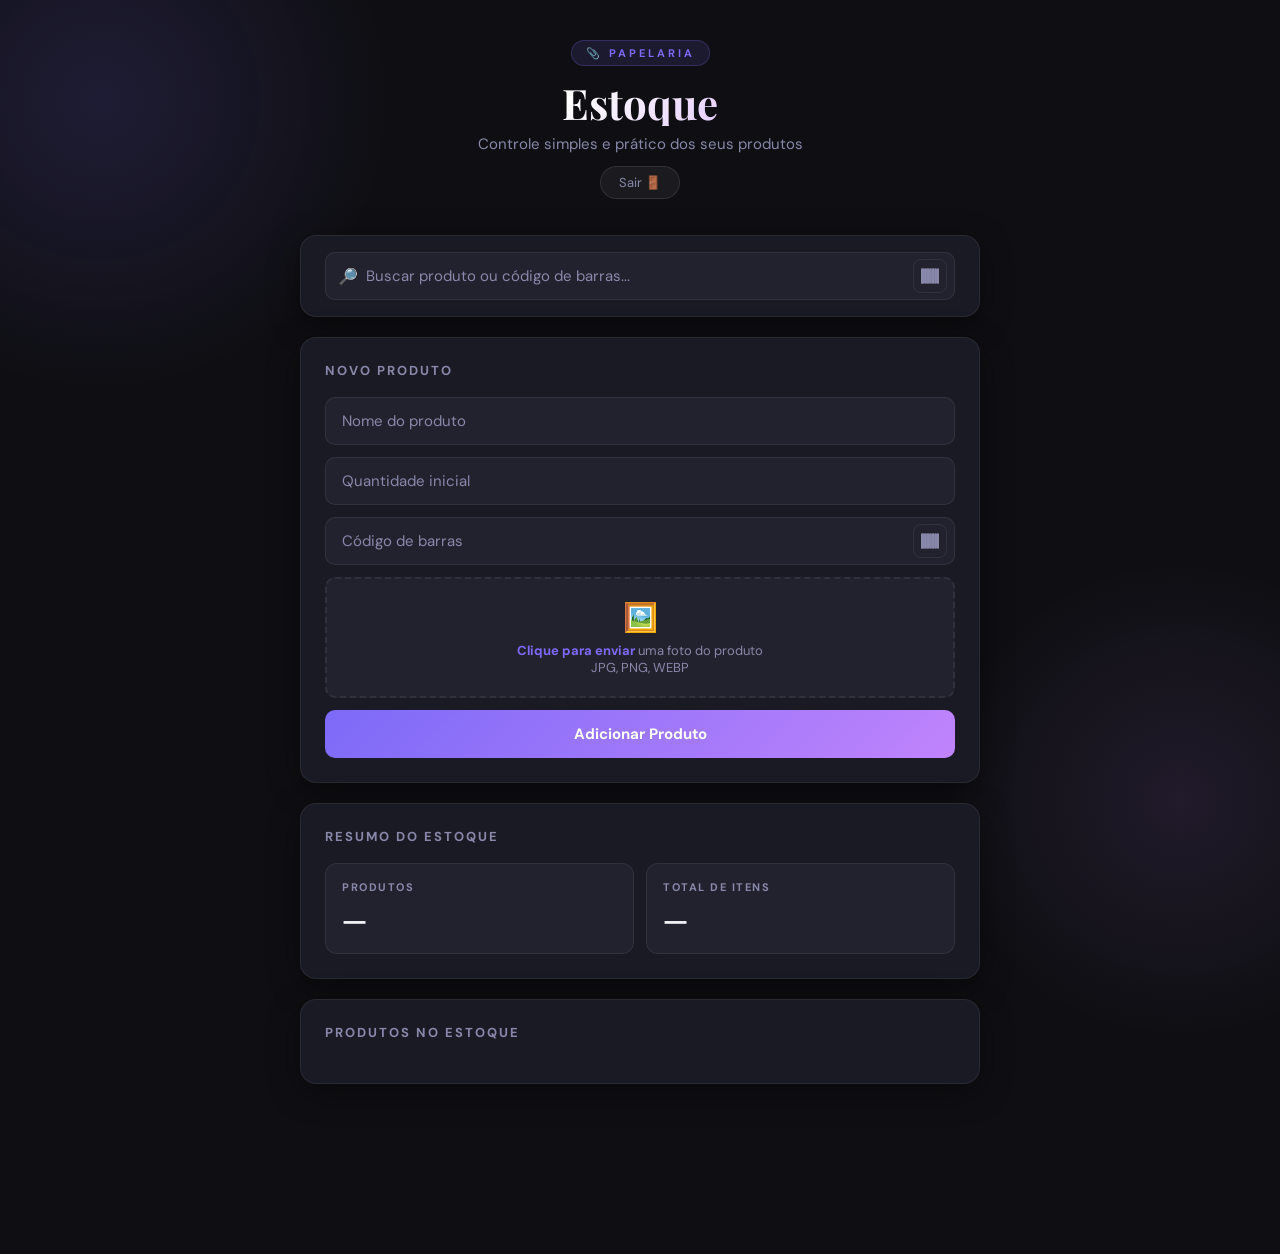
==== index.html @ 5509f924 "adicionando lista de reposiçao" ====
<!DOCTYPE html>
<html lang="pt-BR">
<head>
  <meta charset="UTF-8">
  <meta name="viewport" content="width=device-width, initial-scale=1.0">
  <title>Estoque da Papelaria</title>
  <link rel="stylesheet" href="estilo.css">
  <link rel="manifest" href="manifest.json">
  <meta name="theme-color" content="#7c6af7">
  <meta name="mobile-web-app-capable" content="yes">
  <meta name="apple-mobile-web-app-capable" content="yes">
  <meta name="apple-mobile-web-app-status-bar-style" content="black-translucent">
  <meta name="apple-mobile-web-app-title" content="Estoque">
  <link rel="apple-touch-icon" href="icons/icon-192x192.png">
</head>
<body>

  <!-- Loading Overlay -->
  <div class="loading-overlay" id="loadingOverlay">
    <div class="loading-card">
      <div class="loading-spinner-grande"></div>
      <p class="loading-msg" id="loadingMsg">Carregando...</p>
    </div>
  </div>

  <!-- Toast -->
  <div class="toast" id="toast"></div>

  <!-- Modal: Ampliar foto -->
  <div class="modal-overlay" id="modalFoto">
    <div class="modal-foto-box">
      <img id="modalFotoImg" src="" alt="Foto do produto">
      <button class="modal-fechar" id="btnFecharFoto">✕</button>
    </div>
  </div>

  <!-- Modal: Editar produto (nome + código de barras) -->
  <div class="modal-overlay" id="modalEditar">
    <div class="modal-box">
      <h3 class="modal-titulo">✏️ Editar Produto</h3>
      <input type="text" id="inputEditarNome" placeholder="Novo nome do produto">

      <div class="barcode-input-row">
        <input type="text" id="inputEditarBarcode"
               placeholder="Código de barras (opcional)"
               inputmode="numeric">
        <button class="btn-scan" id="btnScanEditar" title="Usar câmera">📷</button>
      </div>

      <div id="scannerAreaEditar" style="display:none">
        <video id="scannerVideoEditar" autoplay playsinline muted
               style="width:100%;border-radius:10px;margin-top:4px;max-height:200px;object-fit:cover;background:#000"></video>
        <p class="scan-hint">Aponte a câmera para o código de barras</p>
      </div>

      <div class="modal-acoes">
        <button class="btn-modal-cancel" id="btnCancelarEditar">Cancelar</button>
        <button class="btn-modal-confirm" id="btnSalvarEditar">
          <div class="spinner" id="spinnerEditar"></div>
          <span id="textoSalvar">Salvar</span>
        </button>
      </div>
    </div>
  </div>

  <!-- Modal: Ajustar quantidade -->
  <div class="modal-overlay" id="modalRemoverQtd">
    <div class="modal-box">
      <h3 class="modal-titulo">📦 Ajustar Quantidade</h3>
      <p class="modal-desc">Estoque atual: <strong id="modalRemoverAtual">0</strong></p>
      <input type="number" id="inputRemoverQtd" placeholder="Digite a quantidade" min="1">
      <div class="ajuste-btns">
        <button class="btn-ajuste btn-ajuste-add" id="btnAjusteAdd">
          <div class="spinner" id="spinnerAjusteAdd"></div>
          <span id="textoAjusteAdd">➕ Adicionar</span>
        </button>
        <button class="btn-ajuste btn-ajuste-rem" id="btnAjusteRem">
          <div class="spinner" id="spinnerAjusteRem"></div>
          <span id="textoAjusteRem">➖ Remover</span>
        </button>
      </div>
      <button class="btn-modal-cancel" style="width:100%" id="btnCancelarAjuste">Cancelar</button>
    </div>
  </div>

  <!-- Modal: Lista de Reposição -->
  <div class="modal-overlay" id="modalReposicao">
    <div class="modal-box modal-reposicao-box">
      <div class="modal-reposicao-header">
        <h3 class="modal-titulo">🛒 Lista de Reposição</h3>
        <button class="modal-fechar-x" id="btnFecharReposicao">✕</button>
      </div>

      <div class="reposicao-info" id="reposicaoInfo">
        0 produtos para buscar no depósito
      </div>

      <div id="listaReposicao" class="lista-reposicao-itens"></div>

      <div class="reposicao-acoes">
        <button class="btn-reposicao btn-reposicao-imprimir" id="btnImprimirLista">
          🖨️ Imprimir
        </button>
        <button class="btn-reposicao btn-reposicao-compartilhar" id="btnCompartilharLista">
          📤 Compartilhar
        </button>
      </div>

      <button class="btn-reposicao btn-reposicao-finalizar" id="btnFinalizarReposicao">
        <div class="spinner" id="spinnerFinalizar"></div>
        <span id="textoFinalizar">✅ Finalizar e descontar do estoque</span>
      </button>

      <button class="btn-reposicao btn-reposicao-limpar" id="btnLimparReposicao">
        🗑️ Limpar lista
      </button>
    </div>
  </div>

  <!-- Área de impressão (oculta na tela, aparece só ao imprimir) -->
  <div id="areaImpressao" class="area-impressao">
    <h1 id="impressaoTitulo">🛒 Lista de Reposição</h1>
    <p id="impressaoData"></p>
    <table id="tabelaImpressao">
      <thead>
        <tr>
          <th>#</th>
          <th>Produto</th>
          <th>Cód. Barras</th>
          <th>Estoque</th>
          <th>Levar</th>
        </tr>
      </thead>
      <tbody id="corpoImpressao"></tbody>
    </table>
    <p class="impressao-rodape">Estoque da Papelaria</p>
  </div>

  <div class="container conteudo-app">

    <!-- Header -->
    <div class="header">
      <div class="header-badge">📎 Papelaria</div>
      <h1>Estoque</h1>
      <p class="subtitulo">Controle simples e prático dos seus produtos</p>
      <button onclick="window.fazerLogout()" style="
        margin-top: 12px;
        padding: 7px 18px;
        background: rgba(255,255,255,0.05);
        border: 1px solid rgba(255,255,255,0.1);
        border-radius: 100px;
        color: var(--text-muted);
        font-size: 13px;
        cursor: pointer;
        font-family: 'DM Sans', sans-serif;
        transition: opacity 0.2s;
      ">Sair 🚪</button>
    </div>

    <!-- Busca integrada com câmera -->
    <div class="card busca-card">
      <div class="busca-row">
        <div class="busca-wrap">
          <span class="busca-icon">🔎</span>
          <input type="text" id="campoBusca" placeholder="Buscar produto ou código de barras...">
          <button class="btn-busca-cam" id="btnBuscaCam" title="Escanear código de barras">
            <svg width="18" height="18" viewBox="0 0 24 24" fill="none" stroke="currentColor" stroke-width="2.5">
              <rect x="1" y="3" width="2" height="18" rx="0.5"/>
              <rect x="5" y="3" width="1" height="18" rx="0.5"/>
              <rect x="8" y="3" width="2" height="18" rx="0.5"/>
              <rect x="12" y="3" width="1" height="18" rx="0.5"/>
              <rect x="15" y="3" width="2" height="18" rx="0.5"/>
              <rect x="19" y="3" width="1" height="18" rx="0.5"/>
              <rect x="22" y="3" width="1" height="18" rx="0.5"/>
            </svg>
          </button>
        </div>
      </div>
      <!-- Scanner inline na busca principal -->
      <div id="scannerAreaBusca" style="display:none; margin-top:12px;">
        <video id="scannerVideoBusca" autoplay playsinline muted
               style="width:100%;border-radius:10px;max-height:220px;object-fit:cover;background:#000"></video>
        <p class="scan-hint">Aponte a câmera para o código de barras</p>
      </div>
    </div>

    <!-- Formulário -->
    <div class="card">
      <h2>Novo Produto</h2>
      <div class="formulario">
        <input type="text" id="nomeProduto" placeholder="Nome do produto">
        <input type="number" id="quantidadeProduto" placeholder="Quantidade inicial" min="1">

        <div class="busca-wrap campo-com-cam">
          <input type="text" id="codigoBarrasProduto" placeholder="Código de barras" inputmode="numeric">
          <button class="btn-busca-cam" id="btnScanAdd" title="Escanear código de barras" type="button">
            <svg width="18" height="18" viewBox="0 0 24 24" fill="none" stroke="currentColor" stroke-width="2.5">
              <rect x="1" y="3" width="2" height="18" rx="0.5"/>
              <rect x="5" y="3" width="1" height="18" rx="0.5"/>
              <rect x="8" y="3" width="2" height="18" rx="0.5"/>
              <rect x="12" y="3" width="1" height="18" rx="0.5"/>
              <rect x="15" y="3" width="2" height="18" rx="0.5"/>
              <rect x="19" y="3" width="1" height="18" rx="0.5"/>
              <rect x="22" y="3" width="1" height="18" rx="0.5"/>
            </svg>
          </button>
        </div>
        <div id="scannerAreaAdd" style="display:none; margin-top:12px;">
          <video id="scannerVideoAdd" autoplay playsinline muted
                 style="width:100%;border-radius:10px;max-height:220px;object-fit:cover;background:#000"></video>
          <p class="scan-hint">Aponte a câmera para o código de barras</p>
        </div>

        <div class="upload-area" id="uploadArea">
          <input type="file" id="fileInput" accept="image/*">
          <div class="upload-placeholder">
            <div class="upload-icon">🖼️</div>
            <div class="upload-text">
              <strong>Clique para enviar</strong> uma foto do produto<br>
              <span>JPG, PNG, WEBP</span>
            </div>
          </div>
          <img class="upload-preview" id="uploadPreview" alt="Preview">
        </div>

        <button class="btn-primary" id="btnAdicionar">
          <div class="spinner" id="btnSpinner"></div>
          <span id="btnText">Adicionar Produto</span>
        </button>
      </div>
    </div>

    <!-- Resumo -->
    <div class="card">
      <h2>Resumo do Estoque</h2>
      <div class="resumo-grid">
        <div class="resumo-item">
          <div class="resumo-label">Produtos</div>
          <div class="resumo-valor" id="totalProdutos">—</div>
        </div>
        <div class="resumo-item">
          <div class="resumo-label">Total de itens</div>
          <div class="resumo-valor" id="totalItens">—</div>
        </div>
      </div>
    </div>

    <!-- Lista -->
    <div class="card">
      <h2>Produtos no Estoque</h2>
      <ul id="listaProdutos"></ul>
    </div>

  </div>

  <!-- Banner flutuante: Lista de Reposição -->
  <div id="bannerReposicao" class="banner-reposicao" style="display:none;">
    <div class="banner-reposicao-conteudo">
      <span class="banner-reposicao-icone">🛒</span>
      <div class="banner-reposicao-texto">
        <div class="banner-reposicao-titulo">Lista de reposição</div>
        <div class="banner-reposicao-sub" id="bannerReposicaoSub">0 produtos para buscar</div>
      </div>
      <div class="banner-reposicao-cta">Ver lista →</div>
    </div>
  </div>

  <!-- Firebase -->
  <script type="module">
    import { initializeApp } from "https://www.gstatic.com/firebasejs/12.10.0/firebase-app.js";
    import { getFirestore } from "https://www.gstatic.com/firebasejs/12.10.0/firebase-firestore.js";
    import { getAuth, onAuthStateChanged, signOut } from "https://www.gstatic.com/firebasejs/12.10.0/firebase-auth.js";

    const firebaseConfig = {
      apiKey: "AIzaSyBnFxoOAIn_k1_kWiW0rv7uD2SWsgQytxM",
      authDomain: "estoque-papelaria.firebaseapp.com",
      projectId: "estoque-papelaria",
      storageBucket: "estoque-papelaria.firebasestorage.app",
      messagingSenderId: "406503306850",
      appId: "1:406503306850:web:f6c86c32c328fd896f033b"
    };

    const app = initializeApp(firebaseConfig);
    window.db = getFirestore(app);
    window.auth = getAuth(app);

    onAuthStateChanged(window.auth, (user) => {
      if (!user) {
        window.location.href = "login.html";
      } else {
        window.mostrarProdutos();
      }
    });

    window.fazerLogout = async () => {
      await signOut(window.auth);
      window.location.href = "login.html";
    };
  </script>

  <script src="script.js" type="module"></script>

  <!-- Botão de instalar PWA -->
  <div id="pwaInstallBar" style="display:none; position:fixed; bottom:80px; left:50%; transform:translateX(-50%); z-index:1200; animation:fadeUp 0.4s ease both;">
    <button id="btnInstalarPWA" style="
      display: flex; align-items: center; gap: 10px;
      padding: 12px 22px;
      background: linear-gradient(135deg, #7c6af7, #c084fc);
      border: none; border-radius: 100px; color: white;
      font-family: 'DM Sans', sans-serif; font-size: 14px; font-weight: 700;
      cursor: pointer; box-shadow: 0 8px 24px rgba(124,106,247,0.45); white-space: nowrap;
    ">📲 Instalar app na área de trabalho</button>
  </div>

  <script>
    if ('serviceWorker' in navigator) {
      window.addEventListener('load', () => {
        navigator.serviceWorker.register('./service-worker.js');
      });
    }

    let deferredPrompt = null;
    const installBar = document.getElementById('pwaInstallBar');
    const btnInstalar = document.getElementById('btnInstalarPWA');

    window.addEventListener('beforeinstallprompt', (e) => {
      e.preventDefault();
      deferredPrompt = e;
      installBar.style.display = 'block';
    });

    btnInstalar.addEventListener('click', async () => {
      if (!deferredPrompt) return;
      deferredPrompt.prompt();
      const { outcome } = await deferredPrompt.userChoice;
      if (outcome === 'accepted') installBar.style.display = 'none';
      deferredPrompt = null;
    });

    window.addEventListener('appinstalled', () => {
      installBar.style.display = 'none';
    });
  </script>

</body>
</html>
---- estilo.css ----
@import url('https://fonts.googleapis.com/css2?family=DM+Sans:wght@400;500;600;700&family=Playfair+Display:wght@700&display=swap');

:root {
  --bg: #0f0f13;
  --surface: #1a1a24;
  --surface2: #22222f;
  --border: rgba(255,255,255,0.07);
  --accent: #7c6af7;
  --accent2: #c084fc;
  --green: #34d399;
  --red: #f87171;
  --text: #f0f0f5;
  --text-muted: #8888aa;
  --shadow: 0 8px 32px rgba(0,0,0,0.4);
  --radius: 16px;
}

*, *::before, *::after { box-sizing: border-box; margin: 0; padding: 0; }

body {
  font-family: 'DM Sans', sans-serif;
  background: var(--bg);
  color: var(--text);
  min-height: 100vh;
  padding: 40px 20px 60px;
  position: relative;
  overflow-x: hidden;
}

body::before {
  content: '';
  position: fixed;
  top: -200px; left: -200px;
  width: 600px; height: 600px;
  background: radial-gradient(circle, rgba(124,106,247,0.15) 0%, transparent 70%);
  pointer-events: none;
  z-index: 0;
}
body::after {
  content: '';
  position: fixed;
  bottom: -150px; right: -150px;
  width: 500px; height: 500px;
  background: radial-gradient(circle, rgba(192,132,252,0.1) 0%, transparent 70%);
  pointer-events: none;
  z-index: 0;
}

.container {
  max-width: 680px;
  margin: auto;
  position: relative;
  z-index: 1;
}

/* ── HEADER ── */
.header {
  text-align: center;
  margin-bottom: 36px;
}

.header-badge {
  display: inline-block;
  font-size: 11px;
  font-weight: 700;
  letter-spacing: 3px;
  text-transform: uppercase;
  color: var(--accent);
  background: rgba(124,106,247,0.12);
  border: 1px solid rgba(124,106,247,0.25);
  padding: 5px 14px;
  border-radius: 100px;
  margin-bottom: 14px;
}

h1 {
  font-family: 'Playfair Display', serif;
  font-size: clamp(28px, 5vw, 42px);
  line-height: 1.1;
  margin-bottom: 8px;
  background: linear-gradient(135deg, #fff 40%, var(--accent2));
  -webkit-background-clip: text;
  -webkit-text-fill-color: transparent;
  background-clip: text;
}

.subtitulo {
  color: var(--text-muted);
  font-size: 15px;
}

/* ── CARDS ── */
.card {
  background: var(--surface);
  border: 1px solid var(--border);
  border-radius: var(--radius);
  padding: 24px;
  margin-bottom: 20px;
  box-shadow: var(--shadow);
  animation: fadeUp 0.4s ease both;
}

.card h2 {
  font-size: 13px;
  font-weight: 700;
  letter-spacing: 2px;
  text-transform: uppercase;
  color: var(--text-muted);
  margin-bottom: 18px;
}

@keyframes fadeUp {
  from { opacity: 0; transform: translateY(16px); }
  to   { opacity: 1; transform: translateY(0); }
}

/* ── BUSCA ── */
.busca-card { padding: 16px 24px; }

.busca-row {
  display: flex;
  gap: 10px;
  align-items: center;
}

.busca-wrap {
  flex: 1;
  position: relative;
  display: flex;
  align-items: center;
}

.busca-icon {
  position: absolute;
  left: 13px;
  font-size: 16px;
  pointer-events: none;
}

.busca-wrap input {
  padding-left: 40px !important;
}

/* ── BOTÃO CÂMERA INTEGRADO NA BUSCA ── */
.busca-wrap {
  position: relative;
}

.busca-wrap input {
  padding-right: 48px !important;
}

.btn-busca-cam {
  position: absolute;
  right: 8px;
  top: 50%;
  transform: translateY(-50%);
  width: 34px;
  height: 34px;
  background: transparent;
  border: 1px solid var(--border);
  border-radius: 8px;
  color: var(--text-muted);
  cursor: pointer;
  display: flex;
  align-items: center;
  justify-content: center;
  transition: border-color 0.2s, color 0.2s, background 0.2s;
  flex-shrink: 0;
}

.btn-busca-cam:hover {
  border-color: var(--accent);
  color: var(--accent);
}

.btn-busca-cam.ativo {
  border-color: var(--accent);
  color: var(--accent);
  background: rgba(124,106,247,0.1);
}

/* ── FORMULÁRIO ── */
.formulario {
  display: flex;
  flex-direction: column;
  gap: 12px;
}

input[type="text"],
input[type="number"] {
  width: 100%;
  padding: 13px 16px;
  background: var(--surface2);
  border: 1px solid var(--border);
  border-radius: 10px;
  color: var(--text);
  font-family: 'DM Sans', sans-serif;
  font-size: 15px;
  outline: none;
  transition: border-color 0.2s, box-shadow 0.2s;
}

input[type="text"]:focus,
input[type="number"]:focus {
  border-color: var(--accent);
  box-shadow: 0 0 0 3px rgba(124,106,247,0.15);
}

input::placeholder { color: var(--text-muted); }

/* ── UPLOAD ── */
.upload-area {
  border: 2px dashed var(--border);
  border-radius: 10px;
  padding: 20px;
  text-align: center;
  cursor: pointer;
  transition: border-color 0.2s, background 0.2s;
  position: relative;
  overflow: hidden;
  background: var(--surface2);
}

.upload-area:hover {
  border-color: var(--accent);
  background: rgba(124,106,247,0.06);
}

.upload-area.has-image {
  padding: 0;
  border-style: solid;
  border-color: var(--accent);
}

.upload-area input[type="file"] {
  position: absolute;
  inset: 0;
  opacity: 0;
  cursor: pointer;
  width: 100%;
  height: 100%;
}

.upload-preview {
  width: 100%;
  height: 120px;
  object-fit: cover;
  border-radius: 8px;
  display: none;
}

.upload-area.has-image .upload-preview { display: block; }
.upload-area.has-image .upload-placeholder { display: none; }
.upload-placeholder { pointer-events: none; }
.upload-icon { font-size: 28px; margin-bottom: 6px; }

.upload-text {
  font-size: 13px;
  color: var(--text-muted);
}

.upload-text strong { color: var(--accent); }

/* ── BOTÃO PRINCIPAL ── */
.btn-primary {
  width: 100%;
  padding: 14px;
  background: linear-gradient(135deg, var(--accent), var(--accent2));
  color: white;
  font-family: 'DM Sans', sans-serif;
  font-size: 15px;
  font-weight: 700;
  border: none;
  border-radius: 10px;
  cursor: pointer;
  transition: opacity 0.2s, transform 0.15s;
  display: flex;
  align-items: center;
  justify-content: center;
  gap: 8px;
}

.btn-primary:hover { opacity: 0.9; }
.btn-primary:active { transform: scale(0.98); }
.btn-primary:disabled { opacity: 0.5; cursor: not-allowed; transform: none; }

/* ── SPINNER ── */
.spinner {
  width: 18px; height: 18px;
  border: 2px solid rgba(255,255,255,0.3);
  border-top-color: white;
  border-radius: 50%;
  animation: spin 0.7s linear infinite;
  display: none;
}

.spinner.ativo { display: block; }
@keyframes spin { to { transform: rotate(360deg); } }

/* ── RESUMO ── */
.resumo-grid {
  display: grid;
  grid-template-columns: 1fr 1fr;
  gap: 12px;
}

.resumo-item {
  background: var(--surface2);
  border: 1px solid var(--border);
  border-radius: 12px;
  padding: 16px;
}

.resumo-label {
  font-size: 11px;
  font-weight: 700;
  letter-spacing: 1.5px;
  text-transform: uppercase;
  color: var(--text-muted);
  margin-bottom: 6px;
}

.resumo-valor {
  font-size: 28px;
  font-weight: 700;
  color: var(--text);
  font-family: 'Playfair Display', serif;
}

/* ── LISTA ── */
ul { list-style: none; padding: 0; }

.produto-item {
  display: flex;
  align-items: center;
  gap: 12px;
  padding: 12px;
  background: var(--surface2);
  border: 1px solid var(--border);
  border-radius: 12px;
  margin-bottom: 10px;
  transition: border-color 0.2s, transform 0.2s;
  animation: fadeUp 0.35s ease both;
  flex-wrap: wrap;
}

.produto-item:hover {
  border-color: rgba(124,106,247,0.3);
  transform: translateX(3px);
}

/* Foto clicável */
.img-produto {
  width: 52px; height: 52px;
  object-fit: cover;
  border-radius: 10px;
  flex-shrink: 0;
  background: var(--surface);
  cursor: pointer;
  transition: transform 0.2s, box-shadow 0.2s;
}

.img-produto:hover {
  transform: scale(1.08);
  box-shadow: 0 4px 16px rgba(124,106,247,0.3);
}

.produto-info {
  flex: 1;
  min-width: 120px;
}

.nome-produto {
  font-weight: 600;
  font-size: 15px;
  color: var(--text);
  word-break: break-word;
  white-space: normal;
  line-height: 1.3;
}

.quantidade-produto {
  font-size: 13px;
  color: var(--text-muted);
  margin-top: 4px;
  display: block;
}

.estoque-baixo {
  color: var(--red) !important;
  font-weight: 700;
}

/* ── CÓDIGO DE BARRAS NA LISTA ── */
.barcode-tag {
  display: inline-flex;
  align-items: center;
  gap: 4px;
  font-size: 11px;
  color: var(--text-muted);
  background: rgba(124,106,247,0.08);
  border: 1px solid rgba(124,106,247,0.18);
  border-radius: 6px;
  padding: 2px 7px;
  margin-top: 5px;
  letter-spacing: 0.5px;
  font-family: monospace;
  cursor: default;
  user-select: all;
}

/* ── AÇÕES ── */
.acoes {
  display: flex;
  gap: 6px;
  flex-shrink: 0;
  flex-wrap: wrap;
  justify-content: flex-end;
  align-items: center;
}

.btn-acao {
  width: 34px; height: 34px;
  border: none;
  border-radius: 8px;
  cursor: pointer;
  display: flex;
  align-items: center;
  justify-content: center;
  font-size: 15px;
  font-weight: 700;
  transition: opacity 0.15s, transform 0.15s;
  flex-shrink: 0;
}

.btn-acao:active { transform: scale(0.88); }
.btn-acao:hover { opacity: 0.8; }

.btn-mais      { background: rgba(52,211,153,0.15); color: var(--green); }
.btn-menos     { background: rgba(248,113,113,0.15); color: var(--red); }
.btn-remover   { background: rgba(255,255,255,0.06); color: var(--text-muted); }
.btn-editar    { background: rgba(124,106,247,0.15); color: var(--accent); }
.btn-minus-qtd { background: rgba(248,113,113,0.2); color: var(--red); font-size: 13px; }

/* ── LOADING OVERLAY ── */
.loading-overlay {
  position: fixed;
  inset: 0;
  background: rgba(15,15,19,0.7);
  backdrop-filter: blur(4px);
  display: flex;
  align-items: center;
  justify-content: center;
  z-index: 999;
  opacity: 0;
  pointer-events: none;
  transition: opacity 0.2s;
}

.loading-overlay.ativo {
  opacity: 1;
  pointer-events: all;
}

.loading-card {
  background: var(--surface);
  border: 1px solid var(--border);
  border-radius: 16px;
  padding: 28px 36px;
  text-align: center;
  box-shadow: var(--shadow);
}

.loading-spinner-grande {
  width: 40px; height: 40px;
  border: 3px solid rgba(124,106,247,0.2);
  border-top-color: var(--accent);
  border-radius: 50%;
  animation: spin 0.8s linear infinite;
  margin: 0 auto 12px;
}

.loading-msg { color: var(--text-muted); font-size: 14px; }

/* ── TOAST ── */
.toast {
  position: fixed;
  bottom: 28px;
  left: 16px;
  right: 16px;
  transform: translateY(20px);
  background: var(--surface);
  border: 1px solid var(--border);
  border-radius: 14px;
  padding: 12px 18px;
  font-size: 14px;
  font-weight: 500;
  color: var(--text);
  box-shadow: var(--shadow);
  opacity: 0;
  transition: opacity 0.3s, transform 0.3s;
  pointer-events: none;
  text-align: center;
  z-index: 1000;
}

.toast.show {
  opacity: 1;
  transform: translateY(0);
}

/* ── VAZIO ── */
.lista-vazia {
  text-align: center;
  padding: 30px;
  color: var(--text-muted);
  font-size: 14px;
}

.lista-vazia-icon { font-size: 36px; margin-bottom: 8px; }

/* ── MODAIS BASE ── */
.modal-overlay {
  position: fixed;
  inset: 0;
  background: rgba(0,0,0,0.7);
  backdrop-filter: blur(6px);
  display: flex;
  align-items: center;
  justify-content: center;
  z-index: 1100;
  opacity: 0;
  pointer-events: none;
  transition: opacity 0.25s;
  padding: 20px;
}

.modal-overlay.ativo {
  opacity: 1;
  pointer-events: all;
}

.modal-box {
  background: var(--surface);
  border: 1px solid var(--border);
  border-radius: 20px;
  padding: 28px 24px;
  width: 100%;
  max-width: 420px;
  box-shadow: var(--shadow);
  transform: translateY(20px);
  transition: transform 0.25s;
  display: flex;
  flex-direction: column;
  gap: 14px;
}

.modal-overlay.ativo .modal-box {
  transform: translateY(0);
}

.modal-titulo {
  font-size: 17px;
  font-weight: 700;
  color: var(--text);
}

.modal-desc {
  font-size: 14px;
  color: var(--text-muted);
}

.modal-acoes {
  display: flex;
  gap: 10px;
  margin-top: 4px;
}

.btn-modal-cancel {
  flex: 1;
  padding: 12px;
  background: var(--surface2);
  border: 1px solid var(--border);
  border-radius: 10px;
  color: var(--text-muted);
  font-family: 'DM Sans', sans-serif;
  font-size: 14px;
  font-weight: 600;
  cursor: pointer;
  transition: opacity 0.2s;
}

.btn-modal-cancel:hover { opacity: 0.8; }

.btn-modal-confirm {
  flex: 1;
  padding: 12px;
  background: linear-gradient(135deg, var(--accent), var(--accent2));
  border: none;
  border-radius: 10px;
  color: white;
  font-family: 'DM Sans', sans-serif;
  font-size: 14px;
  font-weight: 700;
  cursor: pointer;
  transition: opacity 0.2s;
  display: flex;
  align-items: center;
  justify-content: center;
  gap: 8px;
}

.btn-modal-confirm:hover { opacity: 0.9; }
.btn-modal-confirm:disabled { opacity: 0.5; cursor: not-allowed; }

.btn-modal-confirm.btn-danger {
  background: linear-gradient(135deg, #ef4444, #f97316);
}

/* ── MODAL FOTO ── */
.modal-foto-box {
  position: relative;
  max-width: 90vw;
  max-height: 90vh;
}

.modal-foto-box img {
  max-width: 90vw;
  max-height: 85vh;
  border-radius: 16px;
  object-fit: contain;
  box-shadow: 0 20px 60px rgba(0,0,0,0.6);
}

.modal-fechar {
  position: absolute;
  top: -14px;
  right: -14px;
  width: 36px; height: 36px;
  background: var(--surface);
  border: 1px solid var(--border);
  border-radius: 50%;
  color: var(--text);
  font-size: 14px;
  cursor: pointer;
  display: flex;
  align-items: center;
  justify-content: center;
  transition: background 0.2s;
}

.modal-fechar:hover { background: var(--surface2); }

/* ── AJUSTE DE QUANTIDADE ── */
.ajuste-btns {
  display: flex;
  gap: 10px;
}

.btn-ajuste {
  flex: 1;
  padding: 12px;
  border: none;
  border-radius: 10px;
  font-family: 'DM Sans', sans-serif;
  font-size: 14px;
  font-weight: 700;
  cursor: pointer;
  display: flex;
  align-items: center;
  justify-content: center;
  gap: 6px;
  transition: opacity 0.2s, transform 0.15s;
}

.btn-ajuste:hover { opacity: 0.85; }
.btn-ajuste:active { transform: scale(0.97); }
.btn-ajuste:disabled { opacity: 0.5; cursor: not-allowed; }

.btn-ajuste-add {
  background: rgba(52,211,153,0.15);
  color: var(--green);
  border: 1px solid rgba(52,211,153,0.3);
}

.btn-ajuste-rem {
  background: rgba(248,113,113,0.15);
  color: var(--red);
  border: 1px solid rgba(248,113,113,0.3);
}

/* ── BARCODE INPUT ROW ── */
.barcode-input-row {
  display: flex;
  gap: 10px;
  align-items: center;
}

.barcode-input-row input { margin: 0; }

.btn-scan {
  width: 48px; height: 48px;
  flex-shrink: 0;
  background: var(--surface2);
  border: 1px solid var(--border);
  border-radius: 10px;
  font-size: 20px;
  cursor: pointer;
  display: flex;
  align-items: center;
  justify-content: center;
  transition: border-color 0.2s;
}

.btn-scan:hover { border-color: var(--accent); }
.btn-scan.ativo { border-color: var(--accent); background: rgba(124,106,247,0.1); }

#scannerVideo {
  width: 100%;
  border-radius: 10px;
  margin-top: 4px;
  max-height: 220px;
  object-fit: cover;
  background: #000;
}

.scan-hint {
  font-size: 12px;
  color: var(--text-muted);
  text-align: center;
  margin-top: 6px;
}

.barcode-resultado {
  background: var(--surface2);
  border: 1px solid var(--border);
  border-radius: 10px;
  padding: 14px;
  font-size: 14px;
}

.barcode-resultado.encontrado {
  border-color: var(--green);
}

.barcode-resultado.nao-encontrado {
  border-color: var(--red);
  color: var(--text-muted);
}

.barcode-prod-nome {
  font-weight: 700;
  font-size: 15px;
  color: var(--text);
  margin-bottom: 4px;
}

.barcode-prod-qtd {
  font-size: 13px;
  color: var(--text-muted);
}

/* ── RESPONSIVO ── */
@media (max-width: 500px) {
  .resumo-grid { grid-template-columns: 1fr; }

  .produto-item {
    align-items: flex-start;
  }

  .produto-info {
    min-width: 0;
    flex: 1;
  }

  .acoes {
    width: 100%;
    justify-content: flex-end;
    margin-top: 4px;
    gap: 6px;
  }

  .btn-acao { width: 36px; height: 36px; font-size: 14px; }
  .nome-produto { font-size: 14px; }
}

/* Campo com botão de câmera (sem ícone à esquerda) */
.campo-com-cam input {
  padding-left: 16px !important;
}
/* ═══════════════════════════════════════════════════════════════
   LISTA DE REPOSIÇÃO
   ═══════════════════════════════════════════════════════════════ */

/* ── Checkbox de reposição no item do produto ── */
.reposicao-check {
  width: 28px;
  height: 28px;
  flex-shrink: 0;
  background: transparent;
  border: 1.5px solid var(--border);
  border-radius: 8px;
  cursor: pointer;
  display: flex;
  align-items: center;
  justify-content: center;
  transition: background 0.18s, border-color 0.18s, transform 0.12s;
  padding: 0;
}

.reposicao-check:hover:not(:disabled) {
  border-color: var(--accent);
  background: rgba(124,106,247,0.08);
}

.reposicao-check:active:not(:disabled) {
  transform: scale(0.92);
}

.reposicao-check:disabled {
  opacity: 0.35;
  cursor: not-allowed;
}

.reposicao-check .reposicao-check-icone {
  font-size: 14px;
  color: #fff;
  font-weight: 700;
  opacity: 0;
  transition: opacity 0.18s;
}

.reposicao-check.ativo {
  background: var(--accent);
  border-color: var(--accent);
}

.reposicao-check.ativo .reposicao-check-icone {
  opacity: 1;
}

.produto-marcado {
  border-color: rgba(124,106,247,0.45) !important;
  background: rgba(124,106,247,0.06);
}

/* ── Banner flutuante "Lista de Reposição" ── */
.banner-reposicao {
  position: fixed;
  bottom: 20px;
  left: 50%;
  transform: translateX(-50%);
  width: calc(100% - 40px);
  max-width: 640px;
  z-index: 900;
  cursor: pointer;
  animation: fadeUp 0.35s ease both;
}

.banner-reposicao-conteudo {
  display: flex;
  align-items: center;
  gap: 12px;
  background: linear-gradient(135deg, var(--accent), var(--accent2));
  border-radius: 14px;
  padding: 13px 16px;
  box-shadow: 0 12px 28px rgba(124,106,247,0.45);
  transition: transform 0.15s, box-shadow 0.2s;
}

.banner-reposicao:hover .banner-reposicao-conteudo {
  transform: translateX(-50%) translateY(-2px);
  box-shadow: 0 16px 36px rgba(124,106,247,0.55);
}

.banner-reposicao-icone {
  font-size: 22px;
  flex-shrink: 0;
}

.banner-reposicao-texto {
  flex: 1;
  min-width: 0;
}

.banner-reposicao-titulo {
  color: #fff;
  font-size: 14px;
  font-weight: 700;
  line-height: 1.2;
}

.banner-reposicao-sub {
  color: rgba(255,255,255,0.88);
  font-size: 12px;
  margin-top: 2px;
}

.banner-reposicao-cta {
  background: rgba(255,255,255,0.22);
  color: #fff;
  padding: 6px 12px;
  border-radius: 100px;
  font-size: 12px;
  font-weight: 600;
  white-space: nowrap;
  flex-shrink: 0;
}

/* Ajuste pro container não esconder o último card embaixo do banner */
.conteudo-app {
  padding-bottom: 90px;
}

/* ── Modal da Lista de Reposição ── */
.modal-reposicao-box {
  max-width: 460px;
  max-height: 90vh;
  overflow-y: auto;
  gap: 12px;
}

.modal-reposicao-header {
  display: flex;
  justify-content: space-between;
  align-items: center;
  gap: 8px;
}

.modal-fechar-x {
  width: 32px;
  height: 32px;
  background: transparent;
  border: none;
  color: var(--text-muted);
  font-size: 18px;
  cursor: pointer;
  border-radius: 8px;
  display: flex;
  align-items: center;
  justify-content: center;
  transition: background 0.2s, color 0.2s;
}

.modal-fechar-x:hover {
  background: var(--surface2);
  color: var(--text);
}

.reposicao-info {
  background: rgba(124,106,247,0.12);
  border: 1px solid rgba(124,106,247,0.25);
  color: var(--accent2);
  font-size: 13px;
  padding: 8px 12px;
  border-radius: 10px;
}

.lista-reposicao-itens {
  display: flex;
  flex-direction: column;
  gap: 8px;
  max-height: 50vh;
  overflow-y: auto;
  padding-right: 4px;
}

.item-reposicao {
  background: var(--surface2);
  border: 1px solid var(--border);
  border-radius: 10px;
  padding: 11px 12px;
  display: flex;
  flex-direction: column;
  gap: 10px;
}

.item-reposicao-topo {
  display: flex;
  align-items: center;
  gap: 10px;
}

.item-reposicao-num {
  color: var(--text-muted);
  font-size: 12px;
  font-weight: 700;
  min-width: 20px;
}

.item-reposicao-img {
  width: 38px;
  height: 38px;
  border-radius: 6px;
  object-fit: cover;
  background: var(--surface);
  flex-shrink: 0;
}

.item-reposicao-info {
  flex: 1;
  min-width: 0;
}

.item-reposicao-nome {
  color: var(--text);
  font-size: 13px;
  font-weight: 600;
  line-height: 1.25;
}

.item-reposicao-codigo {
  color: var(--text-muted);
  font-size: 11px;
  margin-top: 2px;
  font-family: monospace;
}

.item-reposicao-remover {
  width: 26px;
  height: 26px;
  background: transparent;
  border: none;
  color: var(--text-muted);
  font-size: 14px;
  cursor: pointer;
  border-radius: 6px;
  flex-shrink: 0;
  transition: background 0.2s, color 0.2s;
}

.item-reposicao-remover:hover {
  background: rgba(248,113,113,0.15);
  color: var(--red);
}

.item-reposicao-controles {
  display: flex;
  align-items: center;
  justify-content: space-between;
  gap: 8px;
  padding-left: 30px;
  flex-wrap: wrap;
}

.item-reposicao-estoque {
  color: var(--text-muted);
  font-size: 12px;
}

.item-reposicao-estoque strong {
  color: var(--text);
  font-weight: 600;
}

.item-reposicao-estoque.estoque-baixo {
  color: var(--red);
}

.item-reposicao-estoque.estoque-baixo strong {
  color: var(--red);
}

.item-reposicao-levar {
  display: flex;
  align-items: center;
  gap: 6px;
}

.levar-label {
  color: var(--text-muted);
  font-size: 12px;
  margin-right: 2px;
}

.btn-qtd {
  width: 26px;
  height: 26px;
  background: var(--surface);
  color: var(--text);
  border: 1px solid var(--border);
  border-radius: 6px;
  font-size: 15px;
  font-weight: 700;
  cursor: pointer;
  display: flex;
  align-items: center;
  justify-content: center;
  transition: border-color 0.15s, background 0.15s, transform 0.1s;
}

.btn-qtd:hover {
  border-color: var(--accent);
  background: rgba(124,106,247,0.08);
}

.btn-qtd:active {
  transform: scale(0.9);
}

.qtd-valor {
  color: var(--text);
  font-size: 13px;
  font-weight: 700;
  min-width: 24px;
  text-align: center;
}

/* ── Ações do modal de reposição ── */
.reposicao-acoes {
  display: flex;
  gap: 8px;
  margin-top: 4px;
}

.btn-reposicao {
  width: 100%;
  padding: 11px;
  border-radius: 10px;
  font-family: 'DM Sans', sans-serif;
  font-size: 13px;
  font-weight: 700;
  cursor: pointer;
  display: flex;
  align-items: center;
  justify-content: center;
  gap: 8px;
  transition: opacity 0.2s, transform 0.12s;
  border: 1px solid transparent;
}

.btn-reposicao:hover { opacity: 0.9; }
.btn-reposicao:active { transform: scale(0.98); }
.btn-reposicao:disabled { opacity: 0.5; cursor: not-allowed; transform: none; }

.btn-reposicao-imprimir {
  flex: 1;
  background: linear-gradient(135deg, var(--accent), var(--accent2));
  color: #fff;
  border: none;
}

.btn-reposicao-compartilhar {
  flex: 1;
  background: var(--surface2);
  color: var(--text);
  border-color: var(--border);
}

.btn-reposicao-finalizar {
  background: rgba(52,211,153,0.15);
  color: var(--green);
  border-color: rgba(52,211,153,0.3);
}

.btn-reposicao-finalizar:hover {
  background: rgba(52,211,153,0.22);
}

.btn-reposicao-limpar {
  background: transparent;
  color: var(--red);
  border-color: rgba(248,113,113,0.3);
}

.btn-reposicao-limpar:hover {
  background: rgba(248,113,113,0.08);
}

/* Spinner verde dentro do finalizar */
.btn-reposicao-finalizar .spinner {
  border: 2px solid rgba(52,211,153,0.3);
  border-top-color: var(--green);
}

/* ═══════════════════════════════════════════════════════════════
   ÁREA DE IMPRESSÃO (oculta na tela, aparece só ao imprimir)
   ═══════════════════════════════════════════════════════════════ */

.area-impressao {
  display: none;
}

@media print {
  /* Esconde TUDO da tela */
  body::before,
  body::after,
  .conteudo-app,
  .banner-reposicao,
  .modal-overlay,
  .loading-overlay,
  .toast,
  #pwaInstallBar {
    display: none !important;
  }

  /* Reset visual pra impressão */
  body {
    background: #fff !important;
    color: #000 !important;
    padding: 0 !important;
    overflow: visible !important;
  }

  /* Mostra a área de impressão */
  .area-impressao {
    display: block !important;
    padding: 20px 24px;
    color: #000;
    font-family: 'DM Sans', sans-serif;
    background: #fff;
  }

  .area-impressao h1 {
    font-family: 'DM Sans', sans-serif;
    font-size: 22px;
    color: #000 !important;
    background: none !important;
    -webkit-text-fill-color: #000 !important;
    margin-bottom: 6px;
    font-weight: 700;
  }

  .area-impressao p {
    color: #555;
    font-size: 12px;
    margin-bottom: 18px;
  }

  .area-impressao table {
    width: 100%;
    border-collapse: collapse;
    font-size: 13px;
  }

  .area-impressao thead {
    background: #f0f0f0;
  }

  .area-impressao th,
  .area-impressao td {
    border: 1px solid #ccc;
    padding: 8px 10px;
    text-align: left;
  }

  .area-impressao th {
    font-weight: 700;
    font-size: 12px;
    text-transform: uppercase;
    letter-spacing: 0.5px;
  }

  .area-impressao td:nth-child(1) { width: 32px; text-align: center; }
  .area-impressao td:nth-child(4),
  .area-impressao td:nth-child(5) { text-align: center; }
  .area-impressao th:nth-child(4),
  .area-impressao th:nth-child(5) { text-align: center; }

  .area-impressao tbody tr:nth-child(even) {
    background: #fafafa;
  }

  .impressao-rodape {
    margin-top: 24px;
    font-size: 11px;
    color: #888 !important;
    text-align: center;
    font-style: italic;
  }
}

/* ── Responsivo do modal de reposição ── */
@media (max-width: 500px) {
  .item-reposicao-controles {
    padding-left: 0;
    justify-content: space-between;
  }

  .reposicao-acoes {
    flex-direction: column;
  }

  .modal-reposicao-box {
    padding: 22px 18px;
  }
}
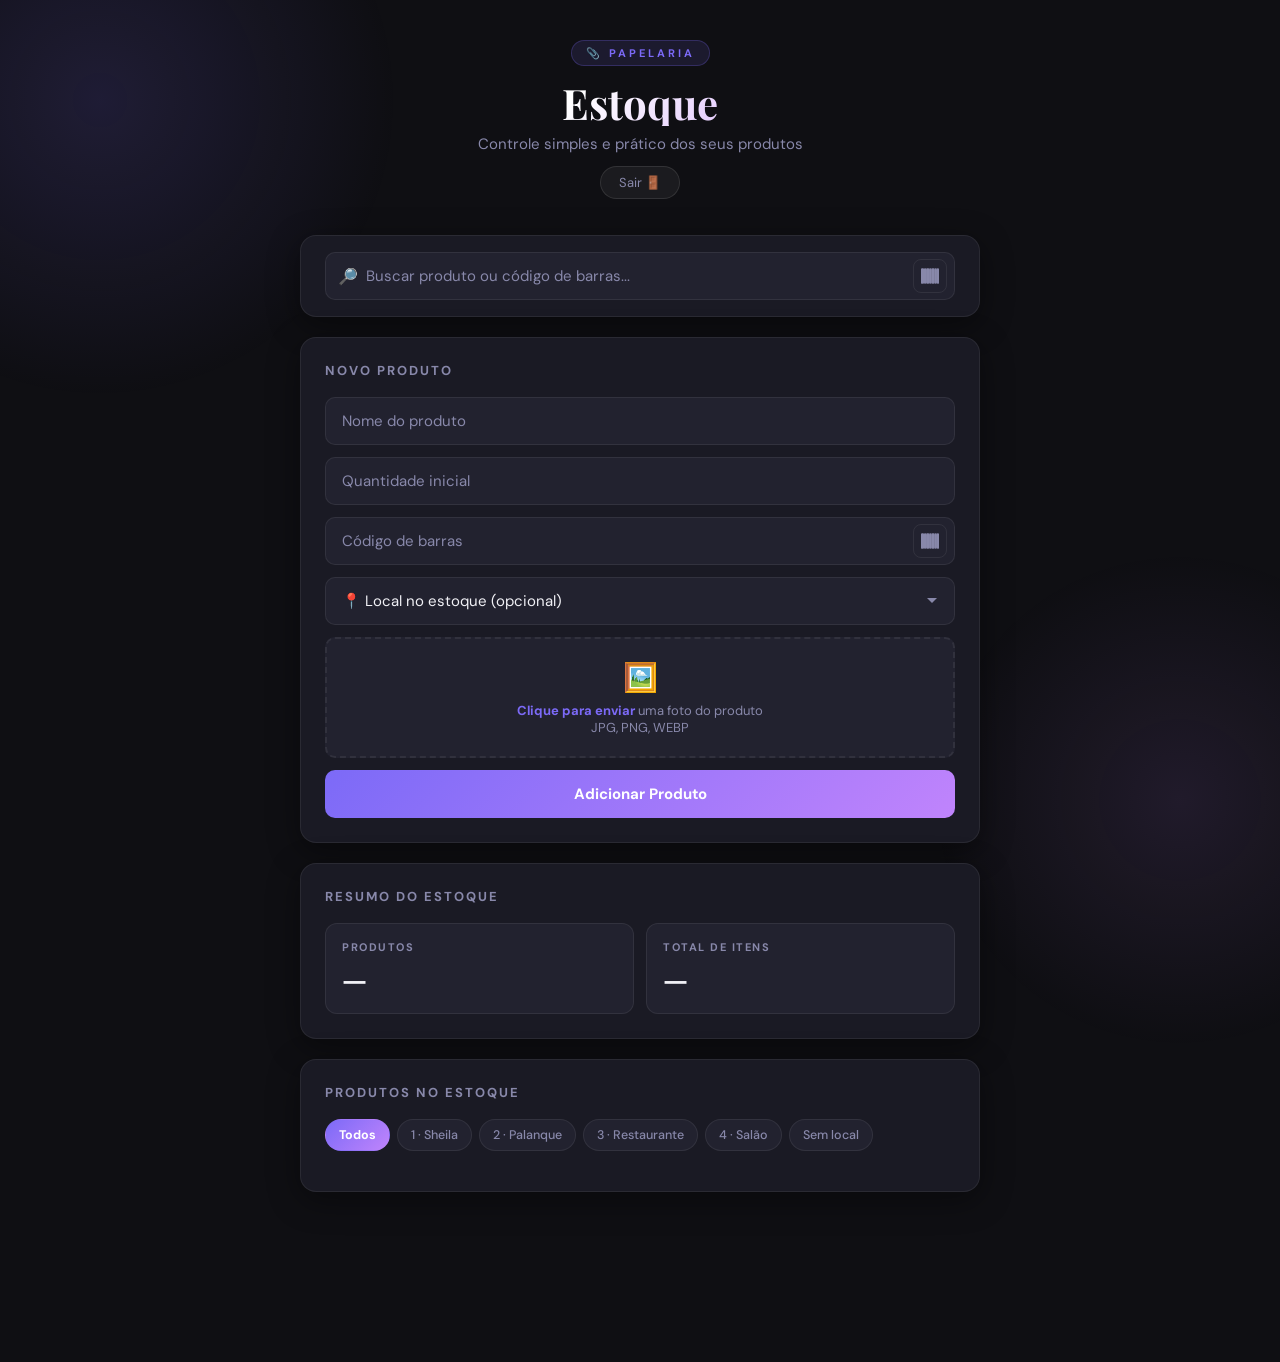
==== commit 9fd8ce9c: "Adiciona local de estoque com filtros" ====
--- a/index.html
+++ b/index.html
@@ -47,6 +47,14 @@
         <button class="btn-scan" id="btnScanEditar" title="Usar câmera">📷</button>
       </div>
 
+      <select id="inputEditarEstoque" class="select-estoque">
+        <option value="">📍 Sem local definido</option>
+        <option value="1">1 · Sheila</option>
+        <option value="2">2 · Palanque</option>
+        <option value="3">3 · Restaurante</option>
+        <option value="4">4 · Salão</option>
+      </select>
+
       <div id="scannerAreaEditar" style="display:none">
         <video id="scannerVideoEditar" autoplay playsinline muted
                style="width:100%;border-radius:10px;margin-top:4px;max-height:200px;object-fit:cover;background:#000"></video>
@@ -126,6 +134,7 @@
         <tr>
           <th>#</th>
           <th>Produto</th>
+          <th>Local</th>
           <th>Cód. Barras</th>
           <th>Estoque</th>
           <th>Levar</th>
@@ -211,6 +220,14 @@
           <p class="scan-hint">Aponte a câmera para o código de barras</p>
         </div>
 
+        <select id="estoqueProduto" class="select-estoque">
+          <option value="">📍 Local no estoque (opcional)</option>
+          <option value="1">1 · Sheila</option>
+          <option value="2">2 · Palanque</option>
+          <option value="3">3 · Restaurante</option>
+          <option value="4">4 · Salão</option>
+        </select>
+
         <div class="upload-area" id="uploadArea">
           <input type="file" id="fileInput" accept="image/*">
           <div class="upload-placeholder">
@@ -248,6 +265,16 @@
     <!-- Lista -->
     <div class="card">
       <h2>Produtos no Estoque</h2>
+
+      <div class="filtros-estoque" id="filtrosEstoque">
+        <button class="chip-estoque ativo" data-estoque="">Todos</button>
+        <button class="chip-estoque" data-estoque="1">1 · Sheila</button>
+        <button class="chip-estoque" data-estoque="2">2 · Palanque</button>
+        <button class="chip-estoque" data-estoque="3">3 · Restaurante</button>
+        <button class="chip-estoque" data-estoque="4">4 · Salão</button>
+        <button class="chip-estoque" data-estoque="sem">Sem local</button>
+      </div>
+
       <ul id="listaProdutos"></ul>
     </div>
 
--- a/estilo.css
+++ b/estilo.css
@@ -1285,4 +1285,153 @@
   .modal-reposicao-box {
     padding: 22px 18px;
   }
+}
+
+/* ═══════════════════════════════════════════════════════════════
+   LOCAL DE ESTOQUE (Sheila / Palanque / Restaurante / Salão)
+   ═══════════════════════════════════════════════════════════════ */
+
+/* ── Select de local (formulário e modal de editar) ── */
+.select-estoque {
+  width: 100%;
+  padding: 13px 16px;
+  background: var(--surface2);
+  border: 1px solid var(--border);
+  border-radius: 10px;
+  color: var(--text);
+  font-family: 'DM Sans', sans-serif;
+  font-size: 15px;
+  outline: none;
+  cursor: pointer;
+  appearance: none;
+  -webkit-appearance: none;
+  background-image: url("data:image/svg+xml;charset=utf-8,%3Csvg xmlns='http://www.w3.org/2000/svg' width='12' height='8' viewBox='0 0 12 8'%3E%3Cpath fill='%238888aa' d='M1 1l5 5 5-5'/%3E%3C/svg%3E");
+  background-repeat: no-repeat;
+  background-position: right 16px center;
+  padding-right: 40px;
+  transition: border-color 0.2s, box-shadow 0.2s;
+}
+
+.select-estoque:focus {
+  border-color: var(--accent);
+  box-shadow: 0 0 0 3px rgba(124,106,247,0.15);
+}
+
+.select-estoque option {
+  background: var(--surface2);
+  color: var(--text);
+}
+
+/* ── Chips de filtro por local ── */
+.filtros-estoque {
+  display: flex;
+  flex-wrap: wrap;
+  gap: 7px;
+  margin-bottom: 16px;
+}
+
+.chip-estoque {
+  padding: 7px 13px;
+  background: var(--surface2);
+  border: 1px solid var(--border);
+  border-radius: 100px;
+  color: var(--text-muted);
+  font-family: 'DM Sans', sans-serif;
+  font-size: 12.5px;
+  font-weight: 500;
+  cursor: pointer;
+  white-space: nowrap;
+  transition: background 0.18s, color 0.18s, border-color 0.18s, transform 0.1s;
+}
+
+.chip-estoque:hover {
+  border-color: rgba(124,106,247,0.4);
+  color: var(--text);
+}
+
+.chip-estoque:active {
+  transform: scale(0.96);
+}
+
+.chip-estoque.ativo {
+  background: linear-gradient(135deg, var(--accent), var(--accent2));
+  border-color: transparent;
+  color: #fff;
+  font-weight: 700;
+}
+
+/* ── Tag de local no card do produto ── */
+.produto-tags {
+  display: flex;
+  flex-wrap: wrap;
+  gap: 5px;
+  align-items: center;
+}
+
+.estoque-tag {
+  display: inline-flex;
+  align-items: center;
+  gap: 4px;
+  font-size: 11px;
+  border-radius: 6px;
+  padding: 2px 7px;
+  margin-top: 5px;
+  font-weight: 600;
+  white-space: nowrap;
+}
+
+/* Uma cor por local, pra bater o olho e reconhecer */
+.estoque-tag-1 { color: #7dd3fc; background: rgba(125,211,252,0.10); border: 1px solid rgba(125,211,252,0.25); }
+.estoque-tag-2 { color: #fbbf24; background: rgba(251,191,36,0.10);  border: 1px solid rgba(251,191,36,0.25); }
+.estoque-tag-3 { color: #34d399; background: rgba(52,211,153,0.10);  border: 1px solid rgba(52,211,153,0.25); }
+.estoque-tag-4 { color: #f472b6; background: rgba(244,114,182,0.10); border: 1px solid rgba(244,114,182,0.25); }
+.estoque-tag-sem {
+  color: var(--text-muted);
+  background: rgba(255,255,255,0.03);
+  border: 1px dashed var(--border);
+  font-weight: 500;
+}
+
+/* ── Tag de local dentro do modal de reposição ── */
+.item-reposicao-local {
+  margin-top: 3px;
+}
+
+.item-reposicao-local .estoque-tag {
+  margin-top: 0;
+  font-size: 10.5px;
+}
+
+/* ── Impressão: ajustes para a coluna de local ── */
+@media print {
+  .filtros-estoque { display: none !important; }
+
+  .area-impressao td:nth-child(1) { width: 30px; text-align: center; }
+  .area-impressao td:nth-child(3) { white-space: nowrap; }
+  .area-impressao td:nth-child(5),
+  .area-impressao td:nth-child(6) { text-align: center; }
+  .area-impressao th:nth-child(5),
+  .area-impressao th:nth-child(6) { text-align: center; }
+  /* Reset das regras antigas (4 e 5 já não são mais Estoque/Levar) */
+  .area-impressao td:nth-child(4) { text-align: left; }
+  .area-impressao th:nth-child(4) { text-align: left; }
+}
+
+/* ── Responsivo dos chips ── */
+@media (max-width: 500px) {
+  .filtros-estoque {
+    gap: 6px;
+    overflow-x: auto;
+    flex-wrap: nowrap;
+    padding-bottom: 4px;
+    -webkit-overflow-scrolling: touch;
+    scrollbar-width: none;
+  }
+  .filtros-estoque::-webkit-scrollbar { display: none; }
+
+  .chip-estoque {
+    font-size: 12px;
+    padding: 6px 11px;
+    flex-shrink: 0;
+  }
 }
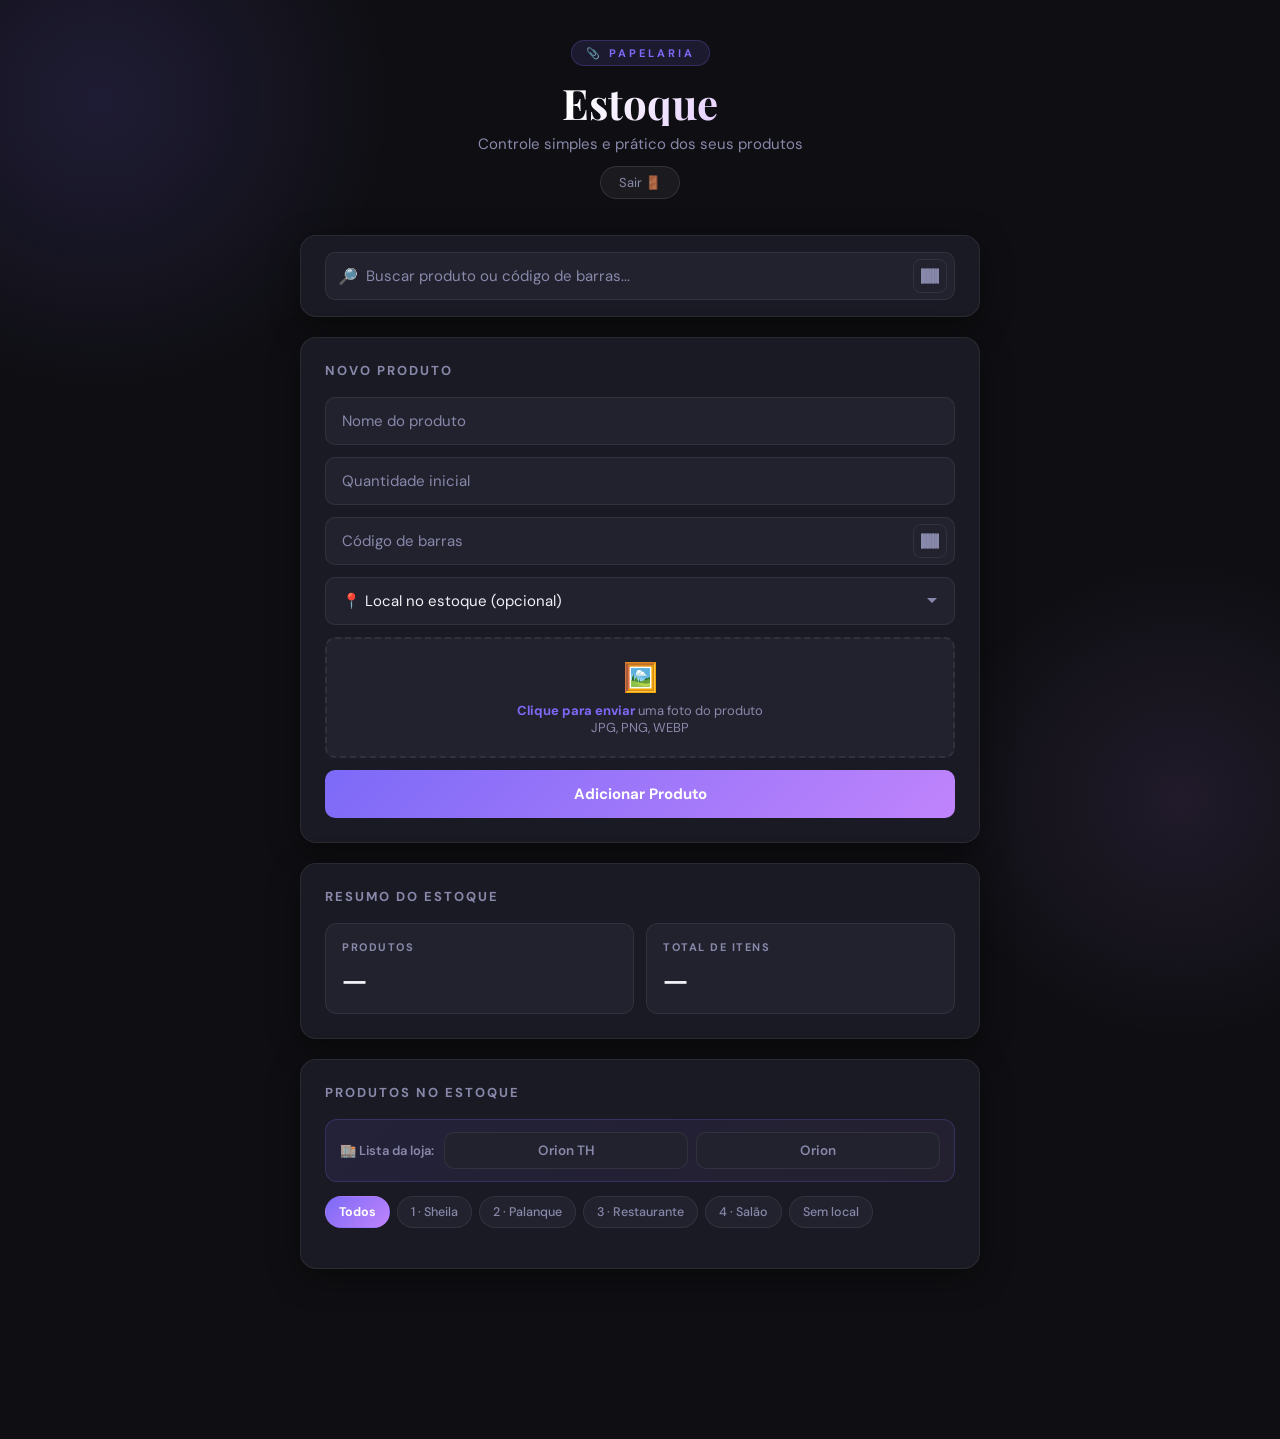
==== commit 5a2a360d: "adicionando lojas na lista de estoque" ====
--- a/index.html
+++ b/index.html
@@ -266,6 +266,14 @@
     <div class="card">
       <h2>Produtos no Estoque</h2>
 
+      <div class="seletor-loja" id="seletorLoja">
+        <span class="seletor-loja-label">🏬 Lista da loja:</span>
+        <div class="seletor-loja-botoes">
+          <button class="chip-loja" data-loja="orionth">Orion TH</button>
+          <button class="chip-loja" data-loja="orion">Orion</button>
+        </div>
+      </div>
+
       <div class="filtros-estoque" id="filtrosEstoque">
         <button class="chip-estoque ativo" data-estoque="">Todos</button>
         <button class="chip-estoque" data-estoque="1">1 · Sheila</button>
@@ -285,7 +293,7 @@
     <div class="banner-reposicao-conteudo">
       <span class="banner-reposicao-icone">🛒</span>
       <div class="banner-reposicao-texto">
-        <div class="banner-reposicao-titulo">Lista de reposição</div>
+        <div class="banner-reposicao-titulo" id="bannerReposicaoTitulo">Lista de reposição</div>
         <div class="banner-reposicao-sub" id="bannerReposicaoSub">0 produtos para buscar</div>
       </div>
       <div class="banner-reposicao-cta">Ver lista →</div>
--- a/estilo.css
+++ b/estilo.css
@@ -1434,4 +1434,89 @@
     padding: 6px 11px;
     flex-shrink: 0;
   }
+}
+
+/* ═══════════════════════════════════════════════════════════════
+   SELETOR DE LOJA (listas de reposição separadas por loja)
+   ═══════════════════════════════════════════════════════════════ */
+
+.seletor-loja {
+  display: flex;
+  align-items: center;
+  gap: 10px;
+  flex-wrap: wrap;
+  padding: 12px 14px;
+  margin-bottom: 14px;
+  background: linear-gradient(135deg, rgba(124,106,247,0.10), rgba(192,132,252,0.06));
+  border: 1px solid rgba(124,106,247,0.22);
+  border-radius: 12px;
+}
+
+.seletor-loja-label {
+  font-size: 13px;
+  font-weight: 600;
+  color: var(--text-muted);
+  white-space: nowrap;
+}
+
+.seletor-loja-botoes {
+  display: flex;
+  gap: 8px;
+  flex: 1;
+  min-width: 0;
+}
+
+.chip-loja {
+  flex: 1;
+  padding: 9px 14px;
+  background: var(--surface2);
+  border: 1.5px solid var(--border);
+  border-radius: 10px;
+  color: var(--text-muted);
+  font-family: 'DM Sans', sans-serif;
+  font-size: 13.5px;
+  font-weight: 600;
+  cursor: pointer;
+  white-space: nowrap;
+  transition: background 0.18s, color 0.18s, border-color 0.18s, transform 0.1s;
+}
+
+.chip-loja:hover {
+  border-color: rgba(124,106,247,0.45);
+  color: var(--text);
+}
+
+.chip-loja:active {
+  transform: scale(0.97);
+}
+
+.chip-loja.ativo {
+  background: linear-gradient(135deg, var(--accent), var(--accent2));
+  border-color: transparent;
+  color: #fff;
+  font-weight: 700;
+  box-shadow: 0 4px 14px rgba(124,106,247,0.35);
+}
+
+/* Badge da loja dentro do modal de reposição */
+.reposicao-loja-badge {
+  display: inline-block;
+  background: linear-gradient(135deg, var(--accent), var(--accent2));
+  color: #fff;
+  font-weight: 700;
+  font-size: 12px;
+  padding: 2px 9px;
+  border-radius: 100px;
+  margin-right: 4px;
+}
+
+/* Responsivo do seletor de loja */
+@media (max-width: 500px) {
+  .seletor-loja {
+    flex-direction: column;
+    align-items: stretch;
+    gap: 8px;
+  }
+  .seletor-loja-label { text-align: center; }
+  .chip-loja { padding: 10px; }
 }
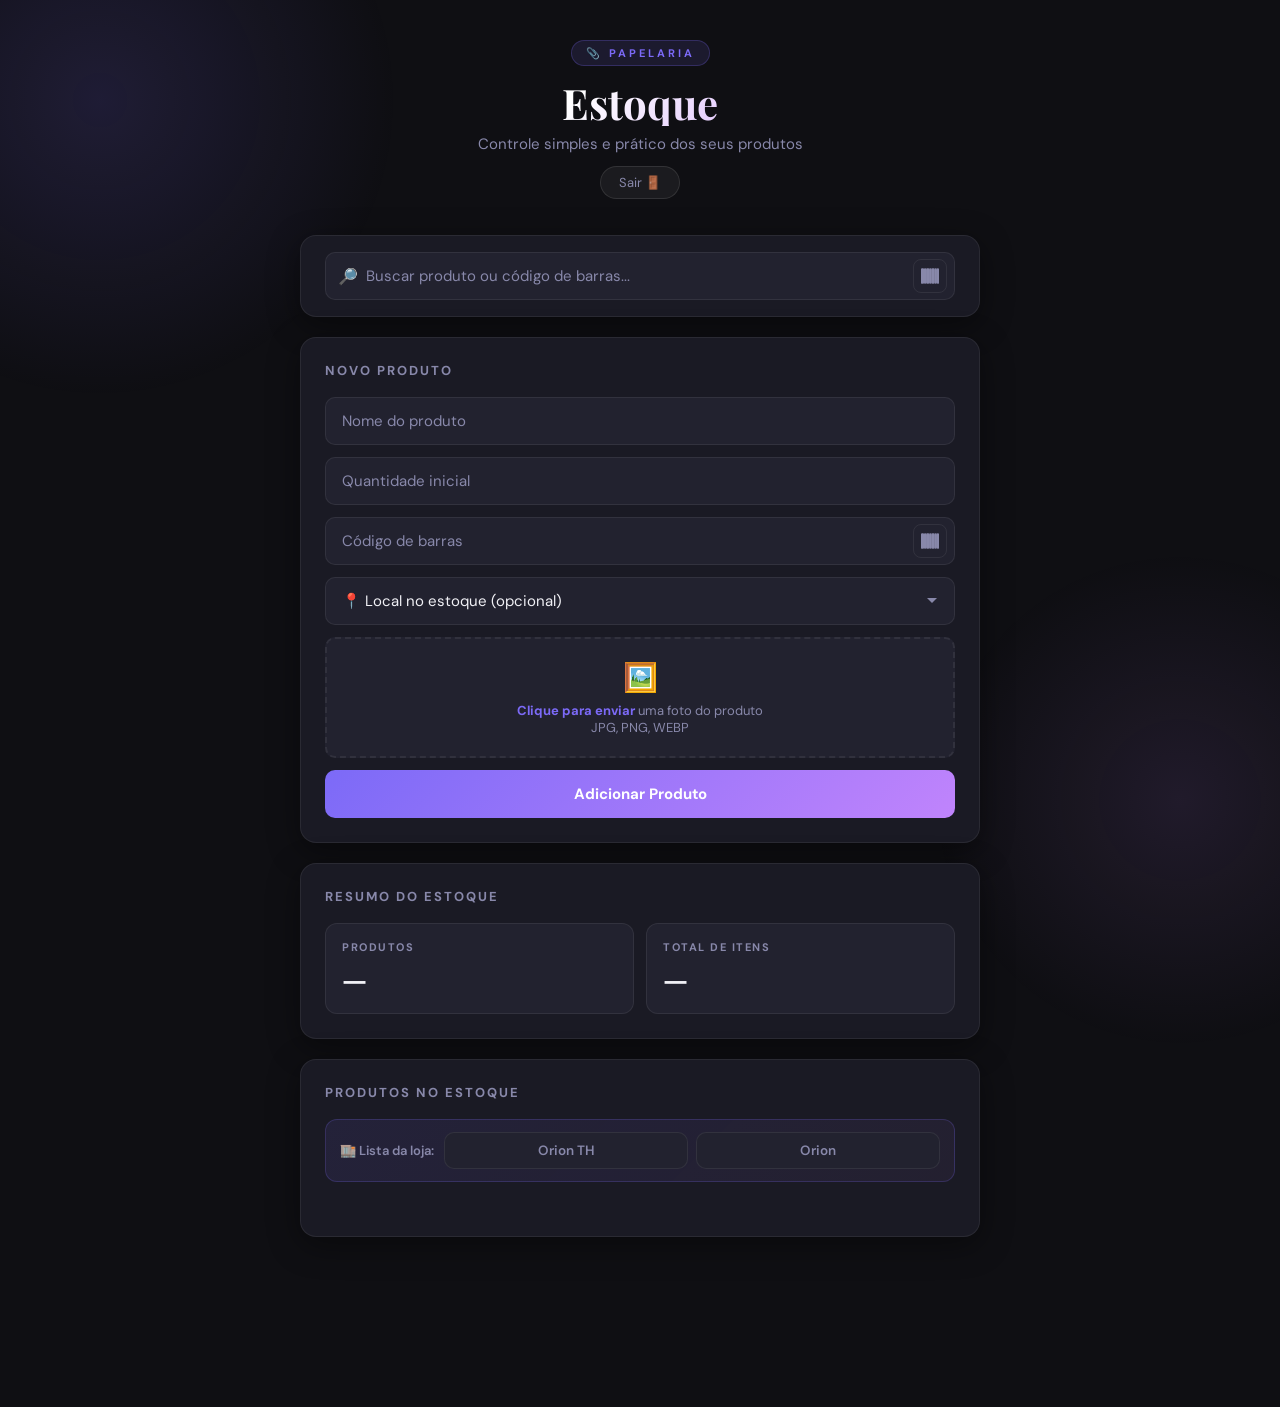
==== commit 7f7cbe36: "Locais gerenciaveis e fotos na impressao" ====
--- a/index.html
+++ b/index.html
@@ -47,12 +47,9 @@
         <button class="btn-scan" id="btnScanEditar" title="Usar câmera">📷</button>
       </div>
 
+      <!-- Opções geradas dinamicamente pelo script -->
       <select id="inputEditarEstoque" class="select-estoque">
         <option value="">📍 Sem local definido</option>
-        <option value="1">1 · Sheila</option>
-        <option value="2">2 · Palanque</option>
-        <option value="3">3 · Restaurante</option>
-        <option value="4">4 · Salão</option>
       </select>
 
       <div id="scannerAreaEditar" style="display:none">
@@ -125,6 +122,29 @@
     </div>
   </div>
 
+  <!-- Modal: Gerenciar locais de estoque -->
+  <div class="modal-overlay" id="modalLocais">
+    <div class="modal-box modal-locais-box">
+      <div class="modal-reposicao-header">
+        <h3 class="modal-titulo">⚙️ Locais do Estoque</h3>
+        <button class="modal-fechar-x" id="btnFecharLocais">✕</button>
+      </div>
+
+      <p class="locais-ajuda">
+        Renomeie ou exclua os locais existentes. O número ao lado mostra
+        quantos produtos estão guardados em cada um.
+      </p>
+
+      <div id="listaLocais" class="lista-locais"></div>
+
+      <div class="novo-local">
+        <span class="novo-local-num" id="proximoNumeroLocal">5</span>
+        <input type="text" id="inputNovoLocal" placeholder="Nome do novo local">
+        <button class="btn-criar-local" id="btnCriarLocal">Criar</button>
+      </div>
+    </div>
+  </div>
+
   <!-- Área de impressão (oculta na tela, aparece só ao imprimir) -->
   <div id="areaImpressao" class="area-impressao">
     <h1 id="impressaoTitulo">🛒 Lista de Reposição</h1>
@@ -133,6 +153,7 @@
       <thead>
         <tr>
           <th>#</th>
+          <th>Foto</th>
           <th>Produto</th>
           <th>Local</th>
           <th>Cód. Barras</th>
@@ -220,12 +241,9 @@
           <p class="scan-hint">Aponte a câmera para o código de barras</p>
         </div>
 
+        <!-- Opções geradas dinamicamente pelo script -->
         <select id="estoqueProduto" class="select-estoque">
           <option value="">📍 Local no estoque (opcional)</option>
-          <option value="1">1 · Sheila</option>
-          <option value="2">2 · Palanque</option>
-          <option value="3">3 · Restaurante</option>
-          <option value="4">4 · Salão</option>
         </select>
 
         <div class="upload-area" id="uploadArea">
@@ -274,14 +292,8 @@
         </div>
       </div>
 
-      <div class="filtros-estoque" id="filtrosEstoque">
-        <button class="chip-estoque ativo" data-estoque="">Todos</button>
-        <button class="chip-estoque" data-estoque="1">1 · Sheila</button>
-        <button class="chip-estoque" data-estoque="2">2 · Palanque</button>
-        <button class="chip-estoque" data-estoque="3">3 · Restaurante</button>
-        <button class="chip-estoque" data-estoque="4">4 · Salão</button>
-        <button class="chip-estoque" data-estoque="sem">Sem local</button>
-      </div>
+      <!-- Os botões de filtro são gerados dinamicamente pelo script -->
+      <div class="filtros-estoque" id="filtrosEstoque"></div>
 
       <ul id="listaProdutos"></ul>
     </div>
--- a/estilo.css
+++ b/estilo.css
@@ -1252,11 +1252,6 @@
     letter-spacing: 0.5px;
   }
 
-  .area-impressao td:nth-child(1) { width: 32px; text-align: center; }
-  .area-impressao td:nth-child(4),
-  .area-impressao td:nth-child(5) { text-align: center; }
-  .area-impressao th:nth-child(4),
-  .area-impressao th:nth-child(5) { text-align: center; }
 
   .area-impressao tbody tr:nth-child(even) {
     background: #fafafa;
@@ -1381,10 +1376,17 @@
 }
 
 /* Uma cor por local, pra bater o olho e reconhecer */
-.estoque-tag-1 { color: #7dd3fc; background: rgba(125,211,252,0.10); border: 1px solid rgba(125,211,252,0.25); }
-.estoque-tag-2 { color: #fbbf24; background: rgba(251,191,36,0.10);  border: 1px solid rgba(251,191,36,0.25); }
-.estoque-tag-3 { color: #34d399; background: rgba(52,211,153,0.10);  border: 1px solid rgba(52,211,153,0.25); }
-.estoque-tag-4 { color: #f472b6; background: rgba(244,114,182,0.10); border: 1px solid rgba(244,114,182,0.25); }
+/* Paleta ciclica: as 4 primeiras mantem as cores originais dos locais */
+.estoque-tag-c1  { color: #7dd3fc; background: rgba(125,211,252,0.10); border: 1px solid rgba(125,211,252,0.25); }
+.estoque-tag-c2  { color: #fbbf24; background: rgba(251,191,36,0.10);  border: 1px solid rgba(251,191,36,0.25); }
+.estoque-tag-c3  { color: #34d399; background: rgba(52,211,153,0.10);  border: 1px solid rgba(52,211,153,0.25); }
+.estoque-tag-c4  { color: #f472b6; background: rgba(244,114,182,0.10); border: 1px solid rgba(244,114,182,0.25); }
+.estoque-tag-c5  { color: #fb923c; background: rgba(251,146,60,0.10);  border: 1px solid rgba(251,146,60,0.25); }
+.estoque-tag-c6  { color: #a78bfa; background: rgba(167,139,250,0.10); border: 1px solid rgba(167,139,250,0.25); }
+.estoque-tag-c7  { color: #2dd4bf; background: rgba(45,212,191,0.10);  border: 1px solid rgba(45,212,191,0.25); }
+.estoque-tag-c8  { color: #f87171; background: rgba(248,113,113,0.10); border: 1px solid rgba(248,113,113,0.25); }
+.estoque-tag-c9  { color: #a3e635; background: rgba(163,230,53,0.10);  border: 1px solid rgba(163,230,53,0.25); }
+.estoque-tag-c10 { color: #e879f9; background: rgba(232,121,249,0.10); border: 1px solid rgba(232,121,249,0.25); }
 .estoque-tag-sem {
   color: var(--text-muted);
   background: rgba(255,255,255,0.03);
@@ -1406,15 +1408,6 @@
 @media print {
   .filtros-estoque { display: none !important; }
 
-  .area-impressao td:nth-child(1) { width: 30px; text-align: center; }
-  .area-impressao td:nth-child(3) { white-space: nowrap; }
-  .area-impressao td:nth-child(5),
-  .area-impressao td:nth-child(6) { text-align: center; }
-  .area-impressao th:nth-child(5),
-  .area-impressao th:nth-child(6) { text-align: center; }
-  /* Reset das regras antigas (4 e 5 já não são mais Estoque/Levar) */
-  .area-impressao td:nth-child(4) { text-align: left; }
-  .area-impressao th:nth-child(4) { text-align: left; }
 }
 
 /* ── Responsivo dos chips ── */
@@ -1519,4 +1512,234 @@
   }
   .seletor-loja-label { text-align: center; }
   .chip-loja { padding: 10px; }
+}
+
+/* ═══════════════════════════════════════════════════════════════
+   GERENCIAR LOCAIS DE ESTOQUE
+   ═══════════════════════════════════════════════════════════════ */
+
+/* Chip de engrenagem que abre o modal */
+.chip-gerenciar {
+  border-style: dashed !important;
+  color: var(--accent2) !important;
+}
+
+.chip-gerenciar:hover {
+  background: rgba(124,106,247,0.12);
+  border-color: var(--accent) !important;
+}
+
+.modal-locais-box {
+  max-width: 460px;
+  max-height: 88vh;
+  overflow-y: auto;
+  gap: 12px;
+}
+
+.locais-ajuda {
+  font-size: 12.5px;
+  color: var(--text-muted);
+  line-height: 1.5;
+  margin: 0;
+}
+
+.lista-locais {
+  display: flex;
+  flex-direction: column;
+  gap: 8px;
+  max-height: 46vh;
+  overflow-y: auto;
+  padding-right: 4px;
+}
+
+.locais-vazio {
+  font-size: 13px;
+  color: var(--text-muted);
+  text-align: center;
+  padding: 18px 8px;
+}
+
+/* Linha de um local */
+.item-local {
+  display: flex;
+  align-items: center;
+  gap: 8px;
+  background: var(--surface2);
+  border: 1px solid var(--border);
+  border-radius: 10px;
+  padding: 8px 10px;
+}
+
+.item-local-num {
+  margin-top: 0 !important;
+  min-width: 26px;
+  justify-content: center;
+  font-size: 12px !important;
+  flex-shrink: 0;
+}
+
+.item-local-nome {
+  flex: 1;
+  min-width: 0;
+  padding: 8px 10px !important;
+  font-size: 13.5px !important;
+  background: var(--surface) !important;
+  border-radius: 8px !important;
+}
+
+.item-local-uso {
+  font-size: 11px;
+  color: var(--text-muted);
+  background: rgba(255,255,255,0.04);
+  border: 1px solid var(--border);
+  border-radius: 100px;
+  min-width: 24px;
+  text-align: center;
+  padding: 2px 7px;
+  flex-shrink: 0;
+}
+
+.item-local-btn {
+  width: 30px;
+  height: 30px;
+  border-radius: 8px;
+  border: 1px solid var(--border);
+  background: var(--surface);
+  color: var(--text-muted);
+  font-size: 13px;
+  cursor: pointer;
+  flex-shrink: 0;
+  display: flex;
+  align-items: center;
+  justify-content: center;
+  transition: background 0.18s, color 0.18s, border-color 0.18s, transform 0.1s;
+}
+
+.item-local-btn:active { transform: scale(0.92); }
+
+.item-local-salvar:hover {
+  background: rgba(52,211,153,0.15);
+  border-color: rgba(52,211,153,0.35);
+  color: var(--green);
+}
+
+.item-local-excluir:hover {
+  background: rgba(248,113,113,0.15);
+  border-color: rgba(248,113,113,0.35);
+  color: var(--red);
+}
+
+/* Criar local novo */
+.novo-local {
+  display: flex;
+  align-items: center;
+  gap: 8px;
+  padding-top: 12px;
+  border-top: 1px solid var(--border);
+}
+
+.novo-local-num {
+  min-width: 30px;
+  text-align: center;
+  font-size: 12px;
+  font-weight: 700;
+  color: var(--accent2);
+  background: rgba(124,106,247,0.12);
+  border: 1px dashed rgba(124,106,247,0.35);
+  border-radius: 8px;
+  padding: 6px 4px;
+  flex-shrink: 0;
+}
+
+.novo-local input {
+  flex: 1;
+  min-width: 0;
+  padding: 10px 12px !important;
+  font-size: 13.5px !important;
+}
+
+.btn-criar-local {
+  padding: 10px 16px;
+  background: linear-gradient(135deg, var(--accent), var(--accent2));
+  border: none;
+  border-radius: 10px;
+  color: #fff;
+  font-family: 'DM Sans', sans-serif;
+  font-size: 13.5px;
+  font-weight: 700;
+  cursor: pointer;
+  flex-shrink: 0;
+  transition: opacity 0.2s, transform 0.1s;
+}
+
+.btn-criar-local:hover  { opacity: 0.9; }
+.btn-criar-local:active { transform: scale(0.97); }
+.btn-criar-local:disabled { opacity: 0.5; cursor: not-allowed; }
+
+@media (max-width: 500px) {
+  .modal-locais-box { padding: 22px 16px; }
+  .item-local { gap: 6px; padding: 8px; }
+  .item-local-nome { font-size: 13px !important; padding: 7px 9px !important; }
+  .item-local-uso { display: none; }
+}
+
+/* ═══════════════════════════════════════════════════════════════
+   IMPRESSÃO — colunas e fotos dos produtos
+   Colunas: 1 #  |  2 Foto  |  3 Produto  |  4 Local  |  5 Cód. Barras
+            6 Estoque  |  7 Levar
+   ═══════════════════════════════════════════════════════════════ */
+
+@media print {
+  /* Miniatura da foto do produto */
+  .img-impressao {
+    width: 38px;
+    height: 38px;
+    object-fit: cover;
+    border-radius: 4px;
+    border: 1px solid #ddd;
+    display: block;
+    margin: 0 auto;
+  }
+
+  /* Espaço reservado quando o produto não tem foto */
+  .img-impressao-vazia {
+    display: block;
+    width: 38px;
+    height: 38px;
+    line-height: 38px;
+    text-align: center;
+    color: #bbb;
+    border: 1px dashed #ddd;
+    border-radius: 4px;
+    margin: 0 auto;
+    font-size: 13px;
+  }
+
+  /* Larguras e alinhamento das colunas */
+  .area-impressao td:nth-child(1),
+  .area-impressao th:nth-child(1) { width: 28px;  text-align: center; }
+  .area-impressao td:nth-child(2),
+  .area-impressao th:nth-child(2) { width: 50px;  text-align: center; padding: 4px; }
+  .area-impressao td:nth-child(3),
+  .area-impressao th:nth-child(3) { text-align: left; }
+  .area-impressao td:nth-child(4),
+  .area-impressao th:nth-child(4) { text-align: left; white-space: nowrap; }
+  .area-impressao td:nth-child(5),
+  .area-impressao th:nth-child(5) { text-align: left; }
+  .area-impressao td:nth-child(6),
+  .area-impressao th:nth-child(6) { width: 62px; text-align: center; }
+  .area-impressao td:nth-child(7),
+  .area-impressao th:nth-child(7) { width: 52px; text-align: center; }
+
+  /* Impede que uma linha seja cortada entre duas páginas */
+  .area-impressao tbody tr {
+    page-break-inside: avoid;
+    break-inside: avoid;
+  }
+
+  /* Garante que as fotos saiam mesmo com "gráficos de fundo" desligado */
+  .area-impressao img {
+    -webkit-print-color-adjust: exact;
+    print-color-adjust: exact;
+  }
 }
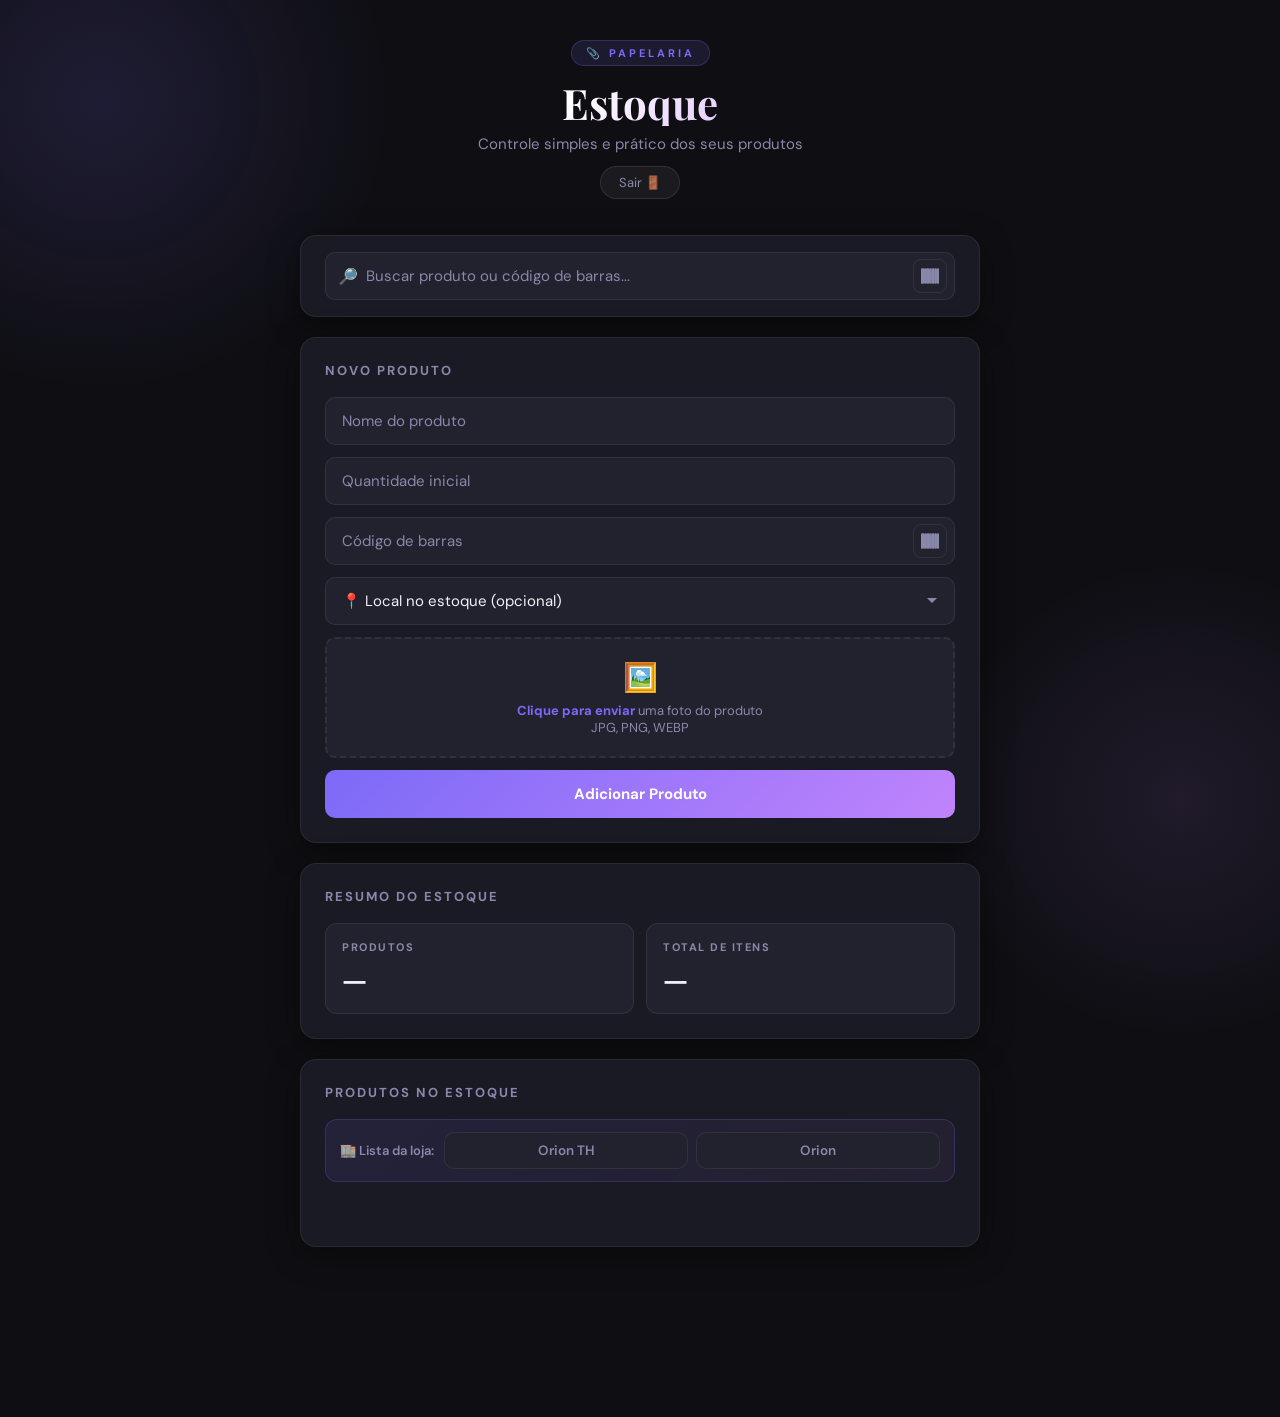
==== commit 878fbe83: "implantacao de novas ferramentas" ====
--- a/index.html
+++ b/index.html
@@ -38,6 +38,20 @@
   <div class="modal-overlay" id="modalEditar">
     <div class="modal-box">
       <h3 class="modal-titulo">✏️ Editar Produto</h3>
+
+      <!-- Foto do produto: trocar ou remover -->
+      <div class="editar-foto">
+        <label class="editar-foto-thumb" id="editarFotoThumb" title="Trocar foto">
+          <input type="file" id="inputEditarFoto" accept="image/*" hidden>
+          <span class="editar-foto-vazia">🖼️<br>Sem foto</span>
+        </label>
+        <div class="editar-foto-acoes">
+          <label class="btn-editar-foto" for="inputEditarFoto">📷 Trocar foto</label>
+          <button type="button" class="btn-remover-foto" id="btnRemoverFoto">Remover foto</button>
+          <span class="editar-foto-status" id="editarFotoStatus"></span>
+        </div>
+      </div>
+
       <input type="text" id="inputEditarNome" placeholder="Novo nome do produto">
 
       <div class="barcode-input-row">
@@ -92,7 +106,10 @@
   <div class="modal-overlay" id="modalReposicao">
     <div class="modal-box modal-reposicao-box">
       <div class="modal-reposicao-header">
-        <h3 class="modal-titulo">🛒 Lista de Reposição</h3>
+        <h3 class="modal-titulo modal-titulo-lista">
+          🛒 <span id="tituloListaModal">Lista de Reposição</span>
+          <button class="btn-renomear-lista" id="btnRenomearLista" title="Renomear lista" aria-label="Renomear lista">✏️</button>
+        </h3>
         <button class="modal-fechar-x" id="btnFecharReposicao">✕</button>
       </div>
 
@@ -117,7 +134,7 @@
       </button>
 
       <button class="btn-reposicao btn-reposicao-limpar" id="btnLimparReposicao">
-        🗑️ Limpar lista
+        🗑️ Excluir lista
       </button>
     </div>
   </div>
@@ -292,6 +309,9 @@
         </div>
       </div>
 
+      <!-- Listas abertas da loja ativa (geradas pelo script) -->
+      <div class="seletor-listas" id="seletorListas"></div>
+
       <!-- Os botões de filtro são gerados dinamicamente pelo script -->
       <div class="filtros-estoque" id="filtrosEstoque"></div>
 
@@ -315,7 +335,11 @@
   <!-- Firebase -->
   <script type="module">
     import { initializeApp } from "https://www.gstatic.com/firebasejs/12.10.0/firebase-app.js";
-    import { getFirestore } from "https://www.gstatic.com/firebasejs/12.10.0/firebase-firestore.js";
+    import {
+      initializeFirestore,
+      persistentLocalCache,
+      persistentMultipleTabManager
+    } from "https://www.gstatic.com/firebasejs/12.10.0/firebase-firestore.js";
     import { getAuth, onAuthStateChanged, signOut } from "https://www.gstatic.com/firebasejs/12.10.0/firebase-auth.js";
 
     const firebaseConfig = {
@@ -328,7 +352,26 @@
     };
 
     const app = initializeApp(firebaseConfig);
-    window.db = getFirestore(app);
+
+    // Cache local (IndexedDB): guarda os produtos no próprio dispositivo.
+    // A partir da 2ª abertura o app lê do cache e só busca na rede o que mudou,
+    // em vez de baixar a coleção inteira toda vez.
+    // persistentMultipleTabManager permite ter o app aberto em várias abas.
+    let dbInstance;
+    try {
+      dbInstance = initializeFirestore(app, {
+        localCache: persistentLocalCache({
+          tabManager: persistentMultipleTabManager()
+        })
+      });
+    } catch (err) {
+      // Se o navegador não suportar IndexedDB (aba anônima antiga, etc.),
+      // cai pro modo normal sem cache — o app continua funcionando.
+      console.warn("Cache local indisponível, seguindo sem ele:", err);
+      dbInstance = initializeFirestore(app, {});
+    }
+
+    window.db = dbInstance;
     window.auth = getAuth(app);
 
     onAuthStateChanged(window.auth, (user) => {
--- a/estilo.css
+++ b/estilo.css
@@ -855,7 +855,14 @@
   max-width: 640px;
   z-index: 900;
   cursor: pointer;
-  animation: fadeUp 0.35s ease both;
+  /* Animação própria: o fadeUp padrão sobrescreveria o translateX(-50%)
+     e o banner ficava deslocado para a direita */
+  animation: bannerUp 0.35s ease both;
+}
+
+@keyframes bannerUp {
+  from { opacity: 0; transform: translateX(-50%) translateY(16px); }
+  to   { opacity: 1; transform: translateX(-50%) translateY(0); }
 }
 
 .banner-reposicao-conteudo {
@@ -870,7 +877,7 @@
 }
 
 .banner-reposicao:hover .banner-reposicao-conteudo {
-  transform: translateX(-50%) translateY(-2px);
+  transform: translateY(-2px);
   box-shadow: 0 16px 36px rgba(124,106,247,0.55);
 }
 
@@ -889,6 +896,9 @@
   font-size: 14px;
   font-weight: 700;
   line-height: 1.2;
+  overflow: hidden;
+  text-overflow: ellipsis;
+  white-space: nowrap;
 }
 
 .banner-reposicao-sub {
@@ -1742,4 +1752,176 @@
     -webkit-print-color-adjust: exact;
     print-color-adjust: exact;
   }
+}
+/* ═══════════════════════════════════════════════════════════════
+   VÁRIAS LISTAS DE REPOSIÇÃO POR LOJA
+   ═══════════════════════════════════════════════════════════════ */
+
+.seletor-listas {
+  display: flex;
+  flex-direction: column;
+  gap: 8px;
+  margin: -4px 0 14px;
+}
+
+.seletor-listas-label {
+  font-size: 12.5px;
+  font-weight: 600;
+  color: var(--text-muted);
+}
+
+.seletor-listas-botoes {
+  display: flex;
+  flex-wrap: wrap;
+  gap: 8px;
+}
+
+.chip-lista {
+  display: inline-flex;
+  align-items: center;
+  gap: 8px;
+  flex-shrink: 0;
+  max-width: 240px;
+  padding: 8px 12px;
+  background: var(--surface2);
+  border: 1.5px solid var(--border);
+  border-radius: 10px;
+  color: var(--text-muted);
+  font-family: 'DM Sans', sans-serif;
+  font-size: 13px;
+  font-weight: 600;
+  cursor: pointer;
+  transition: background 0.18s, color 0.18s, border-color 0.18s, transform 0.1s;
+}
+
+.chip-lista:hover  { border-color: rgba(124,106,247,0.45); color: var(--text); }
+.chip-lista:active { transform: scale(0.97); }
+
+.chip-lista-nome {
+  overflow: hidden;
+  text-overflow: ellipsis;
+  white-space: nowrap;
+}
+
+.chip-lista-qtd {
+  min-width: 20px;
+  padding: 1px 7px;
+  border-radius: 100px;
+  background: rgba(255,255,255,0.08);
+  font-size: 11.5px;
+  text-align: center;
+}
+
+.chip-lista.ativo {
+  background: rgba(124,106,247,0.16);
+  border-color: var(--accent);
+  color: var(--text);
+}
+
+.chip-lista.ativo .chip-lista-qtd {
+  background: var(--accent);
+  color: #fff;
+}
+
+.chip-lista-nova {
+  border-style: dashed;
+  color: var(--accent2);
+}
+
+/* Título do modal com o nome da lista + botão de renomear */
+.modal-titulo-lista {
+  display: flex;
+  align-items: center;
+  gap: 6px;
+  min-width: 0;
+}
+
+#tituloListaModal {
+  overflow: hidden;
+  text-overflow: ellipsis;
+  white-space: nowrap;
+}
+
+.btn-renomear-lista {
+  flex-shrink: 0;
+  width: 30px;
+  height: 30px;
+  border-radius: 8px;
+  border: 1px solid var(--border);
+  background: var(--surface2);
+  font-size: 13px;
+  cursor: pointer;
+}
+
+.btn-renomear-lista:hover { border-color: var(--accent); }
+
+/* ═══════════════════════════════════════════════════════════════
+   TROCAR FOTO NO MODAL DE EDITAR
+   ═══════════════════════════════════════════════════════════════ */
+
+.editar-foto {
+  display: flex;
+  align-items: center;
+  gap: 14px;
+}
+
+.editar-foto-thumb {
+  width: 84px;
+  height: 84px;
+  flex-shrink: 0;
+  border-radius: 12px;
+  border: 1.5px dashed rgba(124,106,247,0.4);
+  background: var(--surface2);
+  overflow: hidden;
+  cursor: pointer;
+  display: flex;
+  align-items: center;
+  justify-content: center;
+}
+
+.editar-foto-thumb img {
+  width: 100%;
+  height: 100%;
+  object-fit: cover;
+}
+
+.editar-foto-vazia {
+  font-size: 11px;
+  line-height: 1.5;
+  color: var(--text-muted);
+  text-align: center;
+}
+
+.editar-foto-acoes {
+  display: flex;
+  flex-direction: column;
+  align-items: flex-start;
+  gap: 6px;
+  min-width: 0;
+}
+
+.btn-editar-foto {
+  padding: 8px 14px;
+  border-radius: 10px;
+  background: linear-gradient(135deg, var(--accent), var(--accent2));
+  color: #fff;
+  font-size: 13px;
+  font-weight: 700;
+  cursor: pointer;
+}
+
+.btn-remover-foto {
+  padding: 0;
+  background: none;
+  border: none;
+  color: var(--red);
+  font-family: 'DM Sans', sans-serif;
+  font-size: 12.5px;
+  cursor: pointer;
+  text-decoration: underline;
+}
+
+.editar-foto-status {
+  font-size: 11.5px;
+  color: var(--text-muted);
 }
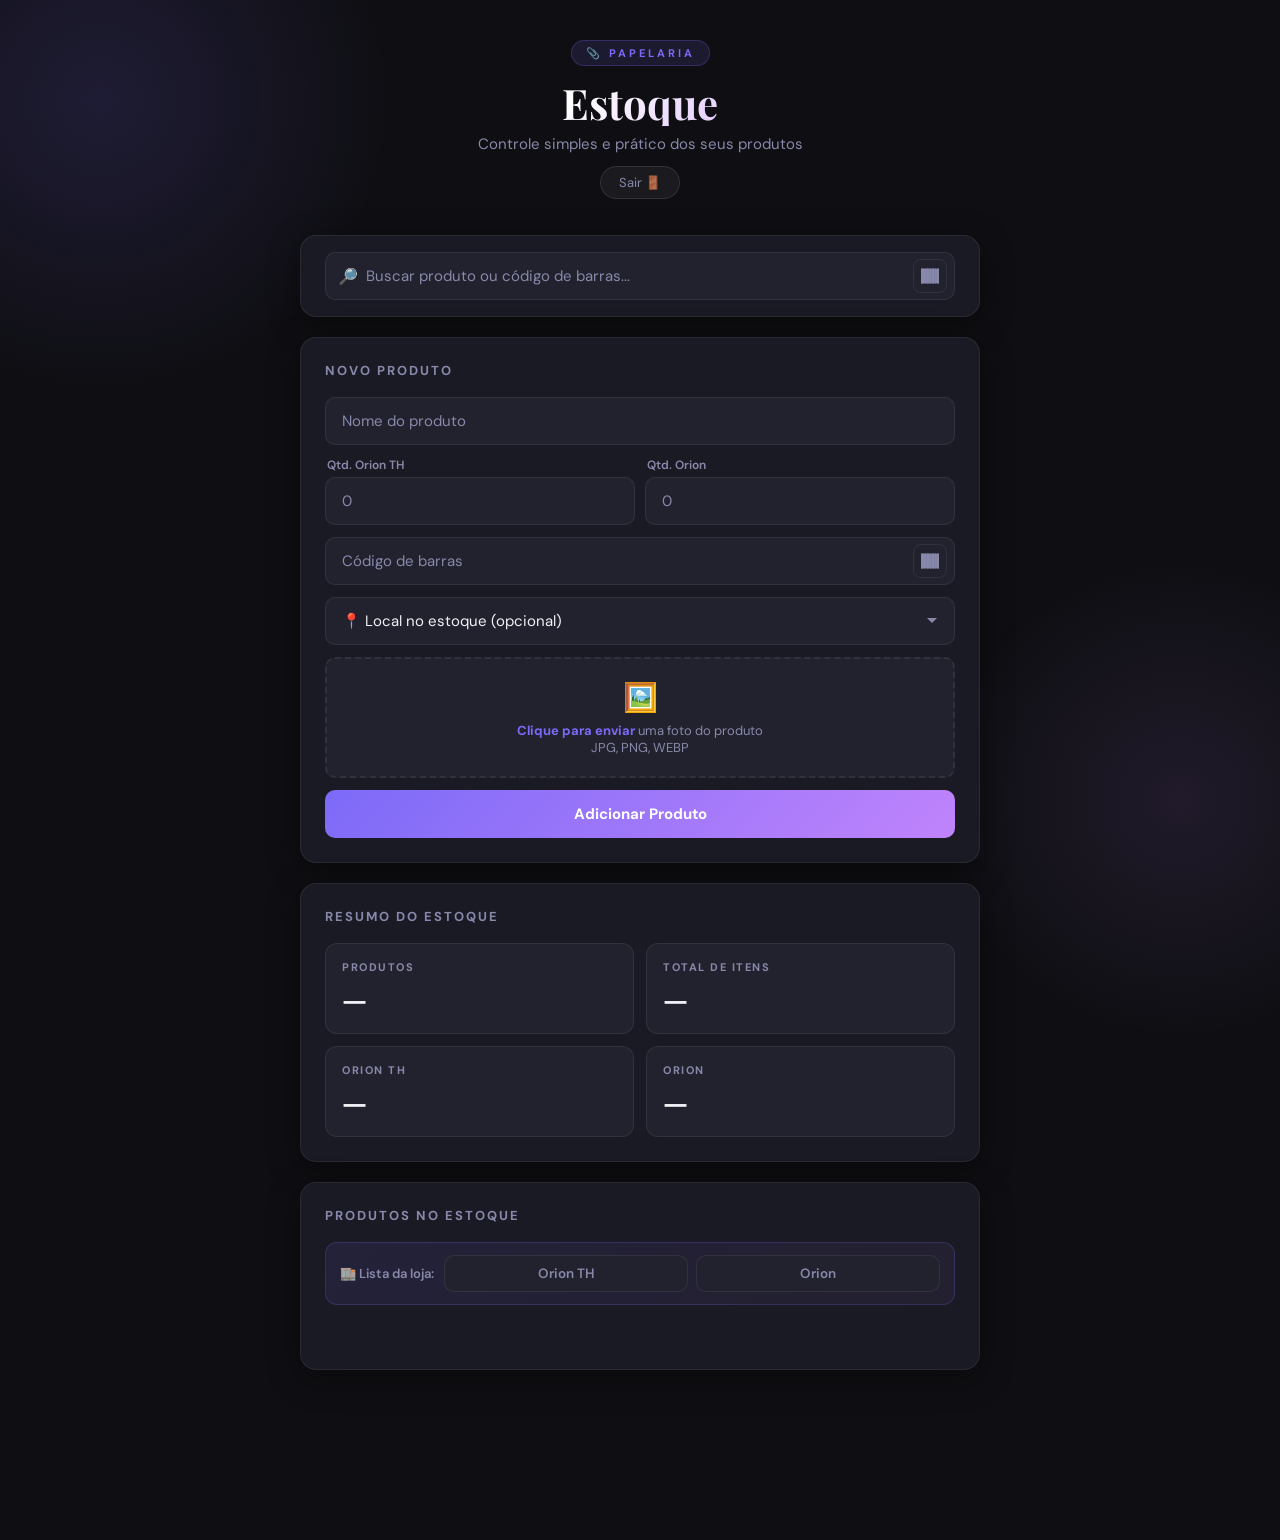
==== commit 2781d921: "adicionando novas funcionalidades" ====
--- a/index.html
+++ b/index.html
@@ -61,6 +61,18 @@
         <button class="btn-scan" id="btnScanEditar" title="Usar câmera">📷</button>
       </div>
 
+      <!-- Quantidade em cada loja (permite corrigir direto) -->
+      <div class="qtd-lojas-form">
+        <label class="qtd-loja-campo">
+          <span>Qtd. Orion TH</span>
+          <input type="number" class="input-qtd-editar" data-loja="orionth" min="0" inputmode="numeric">
+        </label>
+        <label class="qtd-loja-campo">
+          <span>Qtd. Orion</span>
+          <input type="number" class="input-qtd-editar" data-loja="orion" min="0" inputmode="numeric">
+        </label>
+      </div>
+
       <!-- Opções geradas dinamicamente pelo script -->
       <select id="inputEditarEstoque" class="select-estoque">
         <option value="">📍 Sem local definido</option>
@@ -86,7 +98,7 @@
   <div class="modal-overlay" id="modalRemoverQtd">
     <div class="modal-box">
       <h3 class="modal-titulo">📦 Ajustar Quantidade</h3>
-      <p class="modal-desc">Estoque atual: <strong id="modalRemoverAtual">0</strong></p>
+      <p class="modal-desc">Estoque na <strong class="loja-ativa-nome">Orion TH</strong>: <strong id="modalRemoverAtual">0</strong></p>
       <input type="number" id="inputRemoverQtd" placeholder="Digite a quantidade" min="1">
       <div class="ajuste-btns">
         <button class="btn-ajuste btn-ajuste-add" id="btnAjusteAdd">
@@ -236,7 +248,17 @@
       <h2>Novo Produto</h2>
       <div class="formulario">
         <input type="text" id="nomeProduto" placeholder="Nome do produto">
-        <input type="number" id="quantidadeProduto" placeholder="Quantidade inicial" min="1">
+        <!-- Quantidade inicial em cada loja -->
+        <div class="qtd-lojas-form">
+          <label class="qtd-loja-campo">
+            <span>Qtd. Orion TH</span>
+            <input type="number" class="input-qtd-nova" data-loja="orionth" placeholder="0" min="0" inputmode="numeric">
+          </label>
+          <label class="qtd-loja-campo">
+            <span>Qtd. Orion</span>
+            <input type="number" class="input-qtd-nova" data-loja="orion" placeholder="0" min="0" inputmode="numeric">
+          </label>
+        </div>
 
         <div class="busca-wrap campo-com-cam">
           <input type="text" id="codigoBarrasProduto" placeholder="Código de barras" inputmode="numeric">
@@ -293,6 +315,14 @@
         <div class="resumo-item">
           <div class="resumo-label">Total de itens</div>
           <div class="resumo-valor" id="totalItens">—</div>
+        </div>
+        <div class="resumo-item">
+          <div class="resumo-label">Orion TH</div>
+          <div class="resumo-valor" id="totalItens_orionth">—</div>
+        </div>
+        <div class="resumo-item">
+          <div class="resumo-label">Orion</div>
+          <div class="resumo-valor" id="totalItens_orion">—</div>
         </div>
       </div>
     </div>
--- a/estilo.css
+++ b/estilo.css
@@ -1924,4 +1924,85 @@
 .editar-foto-status {
   font-size: 11.5px;
   color: var(--text-muted);
+}
+
+/* ═══════════════════════════════════════════════════════════════
+   QUANTIDADE POR LOJA
+   ═══════════════════════════════════════════════════════════════ */
+
+.quantidade-lojas {
+  display: flex !important;
+  flex-wrap: wrap;
+  gap: 5px;
+  margin-top: 6px !important;
+}
+
+.qtd-loja,
+.qtd-total {
+  display: inline-flex;
+  align-items: center;
+  gap: 4px;
+  padding: 2px 8px;
+  border-radius: 100px;
+  font-size: 12px;
+  background: rgba(255,255,255,0.04);
+  border: 1px solid var(--border);
+  color: var(--text-muted);
+  white-space: nowrap;
+}
+
+.qtd-loja strong,
+.qtd-total strong { color: var(--text); }
+
+/* As quantidades das lojas são clicáveis (trocam a loja selecionada) */
+.qtd-loja {
+  font-family: 'DM Sans', sans-serif;
+  line-height: inherit;
+  cursor: pointer;
+  transition: border-color 0.18s, background 0.18s, transform 0.1s;
+}
+.qtd-loja:hover  { border-color: rgba(124,106,247,0.5); }
+.qtd-loja:active { transform: scale(0.95); }
+.qtd-loja-ativa  { cursor: default; }
+
+/* Loja selecionada: é nela que os botões + / − mexem */
+.qtd-loja-ativa {
+  background: rgba(124,106,247,0.16);
+  border-color: rgba(124,106,247,0.5);
+  color: var(--text);
+}
+
+.qtd-loja.estoque-baixo strong { color: var(--red); }
+
+.qtd-total {
+  background: transparent;
+  border-style: dashed;
+}
+
+/* Campos de quantidade por loja (novo produto / editar) */
+.qtd-lojas-form {
+  display: grid;
+  grid-template-columns: 1fr 1fr;
+  gap: 10px;
+}
+
+.qtd-loja-campo {
+  display: flex;
+  flex-direction: column;
+  gap: 4px;
+  min-width: 0;
+}
+
+.qtd-loja-campo span {
+  font-size: 12px;
+  font-weight: 600;
+  color: var(--text-muted);
+  padding-left: 2px;
+}
+
+.qtd-loja-campo input { width: 100%; }
+
+/* Resumo com 4 números: mantém 2 colunas no celular */
+@media (max-width: 600px) {
+  .resumo-grid { grid-template-columns: 1fr 1fr !important; }
 }
